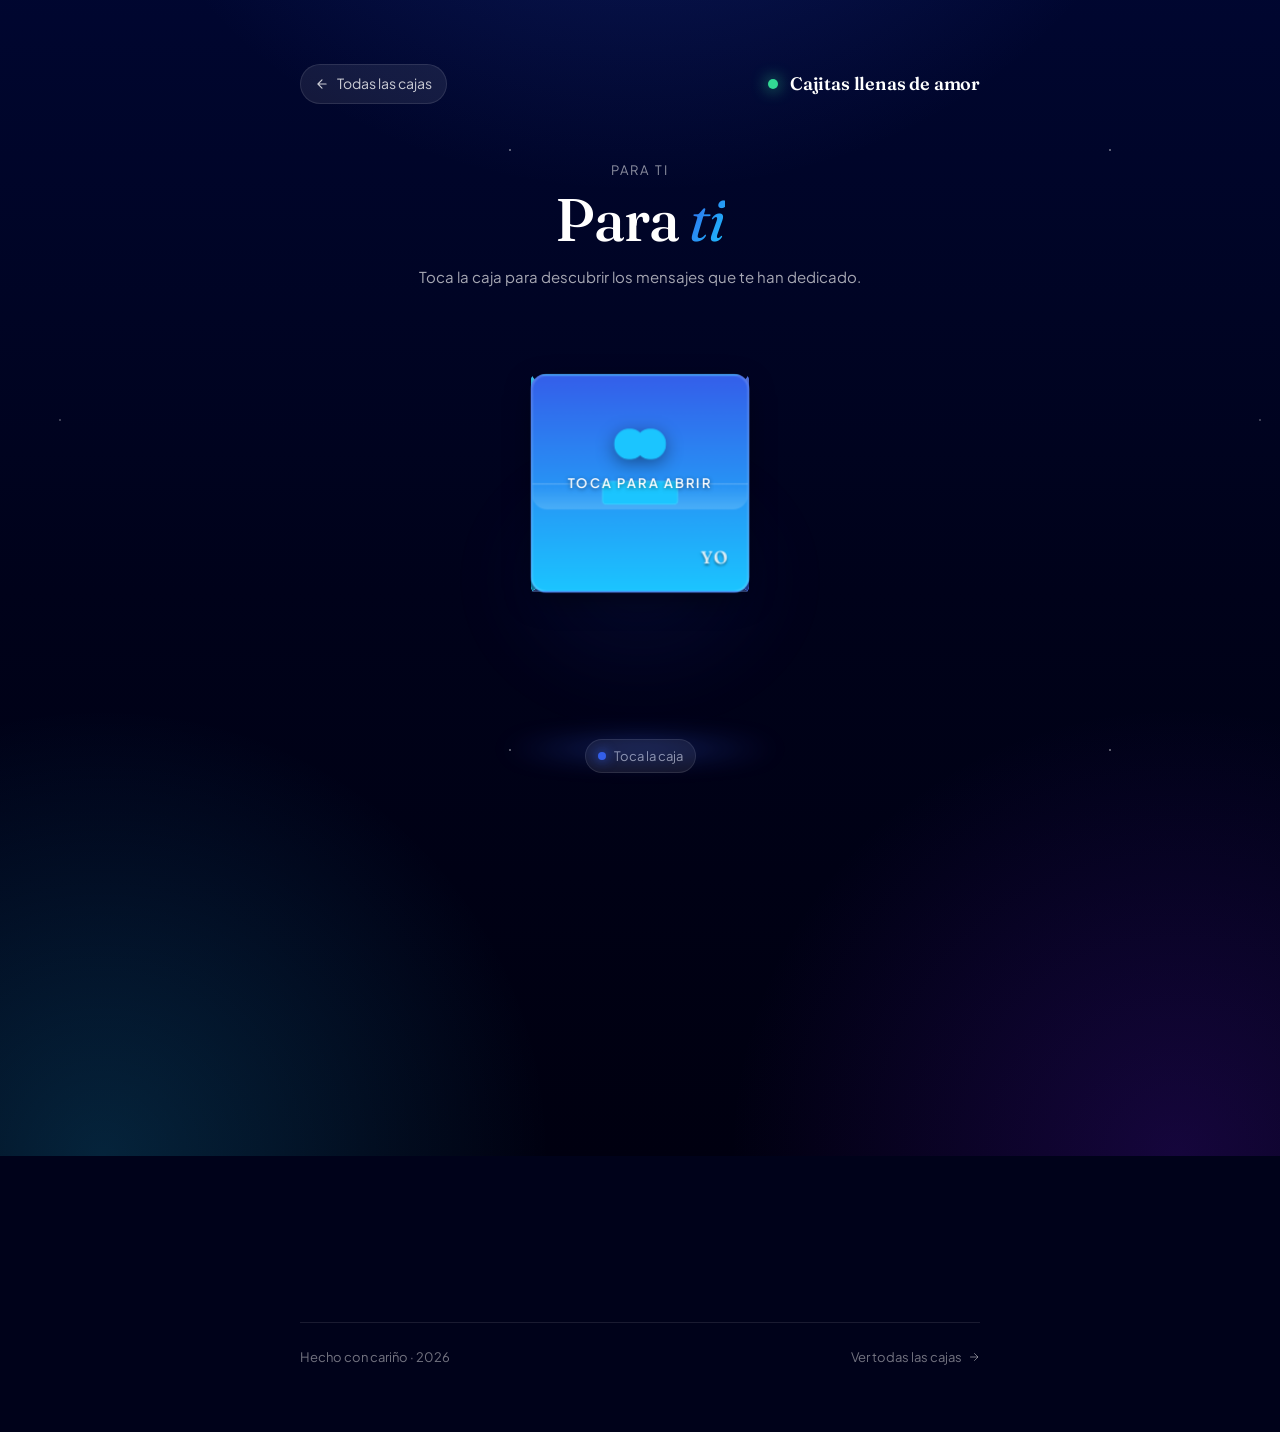
==== _template.html @ 80cb7e1c "feat: primera versión de cajitas-llenas-de-amor - Landing con rejilla de las 8 personas del equipo -" ====
<!doctype html>
<html lang="es">
<head>
  <meta charset="utf-8" />
  <meta name="viewport" content="width=device-width, initial-scale=1, viewport-fit=cover" />
  <meta name="theme-color" content="#000839" />
  <title>Para ti · Cajitas llenas de amor</title>
  <meta name="description" content="Tu caja de mensajes del equipo. Toca la caja para descubrir los cariños que te han dedicado." />

  <!-- Open Graph -->
  <meta property="og:title" content="Tu caja de mensajes · Cajitas llenas de amor" />
  <meta property="og:description" content="Toca la caja y descubre los mensajes que tus compañeros tienen para ti." />
  <meta property="og:type" content="website" />

  <!-- Tipografías -->
  <link rel="preconnect" href="https://fonts.googleapis.com" />
  <link rel="preconnect" href="https://fonts.gstatic.com" crossorigin />
  <link
    rel="stylesheet"
    href="https://fonts.googleapis.com/css2?family=Fraunces:ital,opsz,wght@0,9..144,400;0,9..144,500;0,9..144,600;1,9..144,400&family=Plus+Jakarta+Sans:wght@400;500;600;700&display=swap"
  />

  <link rel="stylesheet" href="./assets/styles.css" />
  <link rel="stylesheet" href="./assets/box.css" />
</head>
<body>
  <main class="scene" data-persona="__SLUG__">
    <div class="shell shell--narrow">
      <header class="header">
        <a class="back" href="./index.html" aria-label="Volver a todas las cajas">
          <svg viewBox="0 0 24 24" fill="none" stroke="currentColor" stroke-width="2" stroke-linecap="round" stroke-linejoin="round" aria-hidden="true">
            <path d="M19 12H5M12 19l-7-7 7-7"/>
          </svg>
          <span>Todas las cajas</span>
        </a>
        <a class="brand" href="./index.html" aria-label="Inicio">
          <span class="brand__dot" aria-hidden="true"></span>
          <span>Cajitas llenas de amor</span>
        </a>
      </header>

      <section class="hero-person">
        <p class="hero-person__greeting" data-persona-greeting>Para ti</p>
        <h1 data-persona-name>Para <em>ti</em></h1>
        <p class="hero-person__sub" data-persona-sub>Toca la caja para descubrir los mensajes que te han dedicado.</p>
      </section>

      <section class="box-stage" aria-label="Caja con mensajes">
        <div class="box" role="button" tabindex="0" aria-label="Toca para abrir la caja">
          <div class="face face--front"></div>
          <div class="face face--back"></div>
          <div class="face face--right"></div>
          <div class="face face--left"></div>
          <div class="face face--bottom"></div>

          <div class="lid">
            <div class="lid__top">
              <span class="lid__bow" aria-hidden="true"></span>
              <span class="lid__initials" data-persona-initials>YO</span>
            </div>
          </div>

          <div class="box-cta">Toca para abrir</div>
        </div>

        <div class="hint" role="status" aria-live="polite">
          <span class="hint__pulse" aria-hidden="true"></span>
          <span>Toca la caja</span>
        </div>
      </section>

      <section class="messages" data-persona-messages hidden-until-open>
        <h2 class="messages__title" data-persona-messages-title hidden>
          <svg viewBox="0 0 24 24" fill="none" stroke="currentColor" stroke-width="2" stroke-linecap="round" stroke-linejoin="round" aria-hidden="true">
            <path d="M21 15a2 2 0 0 1-2 2H7l-4 4V5a2 2 0 0 1 2-2h14a2 2 0 0 1 2 2z"/>
          </svg>
          Mensajes para ti
          <span class="messages__count" data-persona-messages-count></span>
        </h2>
      </section>

      <section class="empty" data-persona-empty hidden-until-open>
        <span class="empty__icon" aria-hidden="true">💌</span>
        <h2>Tu caja se está llenando de cariño</h2>
        <p>Pronto encontrarás aquí los mensajes que el equipo tiene para ti. Vuelve cuando recibas la notificación ✨</p>
      </section>

      <footer class="footer">
        <span>Hecho con cariño · 2026</span>
        <a class="footer__link" href="./index.html">
          Ver todas las cajas
          <svg width="12" height="12" viewBox="0 0 24 24" fill="none" stroke="currentColor" stroke-width="2" stroke-linecap="round" stroke-linejoin="round" aria-hidden="true">
            <path d="M5 12h14M13 5l7 7-7 7"/>
          </svg>
        </a>
      </footer>
    </div>
  </main>

  <script src="./assets/data.js"></script>
  <script src="./assets/app.js"></script>
  <script src="./assets/confetti.js"></script>
  <script src="./assets/box.js"></script>
</body>
</html>
---- assets/styles.css ----
/* =========================================================================
   Cajitas llenas de amor — styles.css
   Hoja de estilos principal: layout, tipografía, tokens, fondo, componentes.
   ========================================================================= */

/* ---------- Tokens ------------------------------------------------------ */
:root {
  /* Paleta */
  --c-mint: #32d894;
  --c-cyan: #1bc5ff;
  --c-blue: #345fea;
  --c-purple: #611ad8;
  --c-night: #000839;
  --c-abyss: #00021a;
  --c-fog: rgba(255, 255, 255, 0.08);
  --c-fog-2: rgba(255, 255, 255, 0.14);
  --c-line: rgba(255, 255, 255, 0.10);

  /* Tipografía */
  --f-display: "Fraunces", "Plus Jakarta Sans", -apple-system, BlinkMacSystemFont, "Segoe UI", serif;
  --f-sans: "Plus Jakarta Sans", -apple-system, BlinkMacSystemFont, "Segoe UI", Roboto, sans-serif;

  /* Curvas (Emil: custom easings, nunca built-ins) */
  --ease-out: cubic-bezier(0.23, 1, 0.32, 1);
  --ease-in-out: cubic-bezier(0.77, 0, 0.175, 1);
  --ease-spring: cubic-bezier(0.34, 1.56, 0.64, 1);

  /* Tiempos */
  --t-fast: 140ms;
  --t-base: 220ms;
  --t-slow: 420ms;

  /* Color dinámico (se sobreescribe por persona) */
  --p-color: var(--c-blue);
  --p-soft: var(--c-cyan);
}

/* ---------- Reset mínimo ------------------------------------------------- */
*,
*::before,
*::after { box-sizing: border-box; }

html, body { margin: 0; padding: 0; }

html { color-scheme: dark; }

body {
  min-height: 100vh;
  font-family: var(--f-sans);
  font-size: 16px;
  line-height: 1.55;
  color: #e8ecff;
  background: var(--c-abyss);
  -webkit-font-smoothing: antialiased;
  -moz-osx-font-smoothing: grayscale;
  overflow-x: hidden;
}

img, svg { display: block; max-width: 100%; }

button {
  font: inherit;
  color: inherit;
  background: none;
  border: 0;
  padding: 0;
  cursor: pointer;
}

a { color: inherit; text-decoration: none; }

/* ---------- Fondo (estrellas + halo) ------------------------------------- */
.scene {
  position: relative;
  min-height: 100vh;
  isolation: isolate;
  overflow: hidden;
}

.scene::before {
  /* halo radial desde el centro */
  content: "";
  position: fixed;
  inset: -20vmax;
  z-index: -2;
  background:
    radial-gradient(60vmax 50vmax at 50% 0%, rgba(52, 95, 234, 0.25), transparent 70%),
    radial-gradient(50vmax 50vmax at 80% 100%, rgba(97, 26, 216, 0.22), transparent 70%),
    radial-gradient(50vmax 50vmax at 20% 100%, rgba(27, 197, 255, 0.18), transparent 70%),
    linear-gradient(180deg, #000839 0%, #00021a 60%, #000010 100%);
}

.scene::after {
  /* estrellas muy sutiles (ruido) */
  content: "";
  position: fixed;
  inset: 0;
  z-index: -1;
  background-image:
    radial-gradient(1px 1px at 20% 30%, rgba(255,255,255,0.5) 50%, transparent 51%),
    radial-gradient(1px 1px at 70% 60%, rgba(255,255,255,0.4) 50%, transparent 51%),
    radial-gradient(1px 1px at 40% 80%, rgba(255,255,255,0.5) 50%, transparent 51%),
    radial-gradient(1.5px 1.5px at 85% 25%, rgba(255,255,255,0.6) 50%, transparent 51%),
    radial-gradient(1.5px 1.5px at 10% 70%, rgba(255,255,255,0.4) 50%, transparent 51%),
    radial-gradient(1px 1px at 55% 15%, rgba(255,255,255,0.3) 50%, transparent 51%);
  background-size: 600px 600px;
  opacity: 0.6;
  pointer-events: none;
}

/* ---------- Layout shell ------------------------------------------------- */
.shell {
  max-width: 1180px;
  margin: 0 auto;
  padding: clamp(28px, 5vw, 64px) clamp(20px, 4vw, 40px);
}

.shell--narrow { max-width: 760px; }

.header {
  display: flex;
  align-items: center;
  justify-content: space-between;
  gap: 16px;
  margin-bottom: clamp(32px, 6vw, 56px);
}

.brand {
  display: inline-flex;
  align-items: center;
  gap: 12px;
  font-family: var(--f-display);
  font-size: 18px;
  font-weight: 600;
  letter-spacing: -0.01em;
  color: #fff;
}

.brand__dot {
  width: 10px;
  height: 10px;
  border-radius: 50%;
  background: var(--c-mint);
  box-shadow: 0 0 16px var(--c-mint);
}

.header__nav {
  display: inline-flex;
  align-items: center;
  gap: 8px;
  padding: 8px 12px;
  border-radius: 999px;
  background: var(--c-fog);
  border: 1px solid var(--c-line);
  color: rgba(255,255,255,0.75);
  font-size: 14px;
  transition: background var(--t-base) var(--ease-out), color var(--t-base) var(--ease-out);
}

.header__nav:hover { background: var(--c-fog-2); color: #fff; }
.header__nav:active { transform: scale(0.97); }

.header__nav svg { width: 14px; height: 14px; }

/* ---------- Hero / landing heading --------------------------------------- */
.hero {
  text-align: center;
  margin-bottom: clamp(40px, 6vw, 64px);
}

.hero__eyebrow {
  display: inline-flex;
  align-items: center;
  gap: 8px;
  padding: 6px 14px;
  border-radius: 999px;
  font-size: 12px;
  font-weight: 500;
  letter-spacing: 0.12em;
  text-transform: uppercase;
  color: rgba(255,255,255,0.7);
  background: var(--c-fog);
  border: 1px solid var(--c-line);
  margin-bottom: 22px;
}

.hero__eyebrow::before {
  content: "";
  width: 6px;
  height: 6px;
  border-radius: 50%;
  background: var(--c-mint);
  box-shadow: 0 0 10px var(--c-mint);
}

.hero h1 {
  font-family: var(--f-display);
  font-size: clamp(40px, 7vw, 72px);
  line-height: 1.04;
  letter-spacing: -0.02em;
  margin: 0 0 18px;
  color: #fff;
  font-weight: 500;
}

.hero h1 em {
  font-style: italic;
  font-weight: 400;
  background: linear-gradient(120deg, var(--c-mint), var(--c-cyan) 50%, var(--c-blue));
  -webkit-background-clip: text;
  background-clip: text;
  color: transparent;
}

.hero p {
  font-size: clamp(16px, 1.6vw, 18px);
  color: rgba(232, 236, 255, 0.7);
  max-width: 560px;
  margin: 0 auto;
}

/* ---------- Grid de personas (landing) ----------------------------------- */
.grid {
  display: grid;
  grid-template-columns: repeat(auto-fill, minmax(240px, 1fr));
  gap: 18px;
}

/* Card de persona en la landing (clickable) */
.person {
  position: relative;
  display: flex;
  flex-direction: column;
  padding: 24px 22px 22px;
  border-radius: 22px;
  background: linear-gradient(160deg, rgba(255,255,255,0.05) 0%, rgba(255,255,255,0.02) 100%);
  border: 1px solid var(--c-line);
  overflow: hidden;
  isolation: isolate;
  transition:
    transform var(--t-base) var(--ease-out),
    border-color var(--t-base) var(--ease-out),
    background var(--t-base) var(--ease-out);
  text-align: left;
  width: 100%;
}

.person::before {
  /* halo del color de la persona */
  content: "";
  position: absolute;
  inset: -1px;
  border-radius: inherit;
  background: radial-gradient(120% 80% at 50% 0%, var(--p-color) 0%, transparent 60%);
  opacity: 0.16;
  z-index: -1;
  transition: opacity var(--t-base) var(--ease-out);
}

.person:hover {
  transform: translateY(-2px);
  border-color: rgba(255,255,255,0.18);
  background: linear-gradient(160deg, rgba(255,255,255,0.07) 0%, rgba(255,255,255,0.025) 100%);
}

.person:hover::before { opacity: 0.32; }

.person:active { transform: translateY(0) scale(0.985); }

.person__bubble {
  position: relative;
  width: 56px;
  height: 56px;
  border-radius: 50%;
  display: grid;
  place-items: center;
  font-family: var(--f-display);
  font-weight: 600;
  font-size: 18px;
  color: #fff;
  background:
    radial-gradient(60% 60% at 30% 30%, rgba(255,255,255,0.4), transparent 60%),
    var(--p-color);
  box-shadow:
    0 0 0 1px rgba(255,255,255,0.1) inset,
    0 8px 30px -10px var(--p-color);
  margin-bottom: 16px;
}

.person__bubble::after {
  /* mini caja de regalo animada en la bubble */
  content: "";
  position: absolute;
  inset: -3px;
  border-radius: inherit;
  border: 1px dashed rgba(255,255,255,0.18);
  opacity: 0;
  transition: opacity var(--t-base) var(--ease-out);
}

.person:hover .person__bubble::after { opacity: 1; }

.person__name {
  font-family: var(--f-display);
  font-size: 20px;
  font-weight: 500;
  color: #fff;
  margin: 0 0 4px;
  letter-spacing: -0.01em;
}

.person__alias {
  font-size: 13px;
  color: rgba(255,255,255,0.55);
  margin-bottom: 16px;
}

.person__cta {
  display: inline-flex;
  align-items: center;
  gap: 6px;
  font-size: 13px;
  color: rgba(255,255,255,0.7);
  margin-top: auto;
  transition: color var(--t-base) var(--ease-out), transform var(--t-base) var(--ease-out);
}

.person__cta svg { width: 14px; height: 14px; transition: transform var(--t-base) var(--ease-out); }

.person:hover .person__cta { color: #fff; }
.person:hover .person__cta svg { transform: translateX(2px); }

.person__count {
  position: absolute;
  top: 18px;
  right: 18px;
  display: inline-flex;
  align-items: center;
  gap: 4px;
  padding: 4px 10px;
  border-radius: 999px;
  background: rgba(0,0,0,0.35);
  border: 1px solid var(--c-line);
  font-size: 11px;
  font-weight: 500;
  letter-spacing: 0.04em;
  color: rgba(255,255,255,0.75);
  text-transform: uppercase;
}

.person__count strong { color: #fff; font-weight: 600; }

/* ---------- Página individual -------------------------------------------- */
.back {
  display: inline-flex;
  align-items: center;
  gap: 8px;
  padding: 8px 14px;
  border-radius: 999px;
  background: var(--c-fog);
  border: 1px solid var(--c-line);
  color: rgba(255,255,255,0.78);
  font-size: 14px;
  transition: background var(--t-base) var(--ease-out), color var(--t-base) var(--ease-out), transform var(--t-fast) var(--ease-out);
}

.back:hover { background: var(--c-fog-2); color: #fff; }
.back:active { transform: scale(0.97); }

.back svg { width: 14px; height: 14px; }

.hero-person {
  text-align: center;
  margin: clamp(24px, 4vw, 40px) 0 clamp(20px, 3vw, 32px);
}

.hero-person__greeting {
  font-size: 13px;
  letter-spacing: 0.16em;
  text-transform: uppercase;
  color: rgba(255,255,255,0.55);
  margin: 0 0 8px;
}

.hero-person h1 {
  font-family: var(--f-display);
  font-size: clamp(36px, 6vw, 60px);
  line-height: 1.05;
  letter-spacing: -0.02em;
  margin: 0;
  font-weight: 500;
  color: #fff;
}

.hero-person h1 em {
  font-style: italic;
  font-weight: 400;
  background: linear-gradient(120deg, var(--p-color), var(--p-soft));
  -webkit-background-clip: text;
  background-clip: text;
  color: transparent;
}

.hero-person__sub {
  margin: 14px auto 0;
  max-width: 480px;
  font-size: 15px;
  color: rgba(255,255,255,0.65);
}

/* Hint para que el usuario sepa que debe hacer clic */
.hint {
  display: inline-flex;
  align-items: center;
  gap: 8px;
  margin-top: 18px;
  font-size: 13px;
  color: rgba(255,255,255,0.6);
  padding: 6px 12px;
  border-radius: 999px;
  background: var(--c-fog);
  border: 1px solid var(--c-line);
  transition: opacity var(--t-base) var(--ease-out);
}

.hint.is-hidden { opacity: 0; pointer-events: none; }

.hint__pulse {
  width: 8px;
  height: 8px;
  border-radius: 50%;
  background: var(--p-color);
  box-shadow: 0 0 12px var(--p-color);
  animation: pulse 1.6s var(--ease-in-out) infinite;
}

@keyframes pulse {
  0%, 100% { transform: scale(1); opacity: 1; }
  50% { transform: scale(1.4); opacity: 0.5; }
}

/* ---------- Lista de mensajes -------------------------------------------- */
.messages {
  margin-top: clamp(40px, 6vw, 64px);
  display: grid;
  grid-template-columns: repeat(auto-fill, minmax(280px, 1fr));
  gap: 16px;
  opacity: 0;
  transform: translateY(12px);
  transition: opacity var(--t-slow) var(--ease-out), transform var(--t-slow) var(--ease-out);
}

.messages.is-visible {
  opacity: 1;
  transform: translateY(0);
}

.messages__title {
  grid-column: 1 / -1;
  display: flex;
  align-items: center;
  gap: 12px;
  font-family: var(--f-display);
  font-weight: 500;
  font-size: 18px;
  color: #fff;
  margin: 0 0 4px;
}

.messages__title svg { width: 18px; height: 18px; color: var(--p-color); }

.messages__count {
  margin-left: auto;
  font-family: var(--f-sans);
  font-size: 13px;
  font-weight: 400;
  color: rgba(255,255,255,0.55);
  letter-spacing: 0;
}

.message {
  position: relative;
  padding: 22px 22px 20px;
  border-radius: 18px;
  background: linear-gradient(160deg, rgba(255,255,255,0.05) 0%, rgba(255,255,255,0.02) 100%);
  border: 1px solid var(--c-line);
  transition: transform var(--t-base) var(--ease-out), border-color var(--t-base) var(--ease-out);
  /* estado de entrada */
  opacity: 0;
  transform: translateY(16px) scale(0.96);
}

.messages.is-visible .message {
  opacity: 1;
  transform: translateY(0) scale(1);
  transition: opacity 500ms var(--ease-out), transform 500ms var(--ease-out);
}

.message::before {
  content: "";
  position: absolute;
  inset: 0;
  border-radius: inherit;
  background: linear-gradient(160deg, var(--p-color) 0%, transparent 60%);
  opacity: 0.05;
  pointer-events: none;
}

.message:hover {
  transform: translateY(-2px);
  border-color: rgba(255,255,255,0.2);
}

.message__from {
  display: inline-flex;
  align-items: center;
  gap: 10px;
  margin-bottom: 12px;
  font-size: 13px;
  font-weight: 600;
  letter-spacing: 0.04em;
  text-transform: uppercase;
  color: #fff;
}

.message__from-bubble {
  width: 26px;
  height: 26px;
  border-radius: 50%;
  display: grid;
  place-items: center;
  font-size: 11px;
  font-weight: 700;
  color: #fff;
  background: var(--p-color);
  box-shadow: 0 0 0 1px rgba(255,255,255,0.1) inset, 0 4px 14px -4px var(--p-color);
}

.message__from-bubble--cyan   { background: var(--c-cyan);   box-shadow: 0 0 0 1px rgba(255,255,255,0.1) inset, 0 4px 14px -4px var(--c-cyan); }
.message__from-bubble--mint   { background: var(--c-mint);   box-shadow: 0 0 0 1px rgba(255,255,255,0.1) inset, 0 4px 14px -4px var(--c-mint); }
.message__from-bubble--blue   { background: var(--c-blue);   box-shadow: 0 0 0 1px rgba(255,255,255,0.1) inset, 0 4px 14px -4px var(--c-blue); }
.message__from-bubble--purple { background: var(--c-purple); box-shadow: 0 0 0 1px rgba(255,255,255,0.1) inset, 0 4px 14px -4px var(--c-purple); }

.message__body {
  font-size: 15.5px;
  line-height: 1.6;
  color: rgba(255,255,255,0.86);
  font-family: var(--f-display);
  font-weight: 300;
  font-style: italic;
}

.message__body::before { content: "“"; opacity: 0.4; margin-right: 2px; }
.message__body::after  { content: "”"; opacity: 0.4; margin-left: 2px; }

/* ---------- Empty state (caja sin mensajes) ----------------------------- */
.empty {
  margin: 48px auto 0;
  max-width: 480px;
  padding: 40px 32px;
  text-align: center;
  border-radius: 22px;
  background: linear-gradient(160deg, rgba(255,255,255,0.05) 0%, rgba(255,255,255,0.02) 100%);
  border: 1px dashed rgba(255,255,255,0.18);
  opacity: 0;
  transform: translateY(12px);
  transition: opacity var(--t-slow) var(--ease-out), transform var(--t-slow) var(--ease-out);
}

.empty.is-visible { opacity: 1; transform: translateY(0); }

.empty__icon {
  font-size: 36px;
  margin-bottom: 12px;
  display: block;
}

.empty h2 {
  font-family: var(--f-display);
  font-size: 22px;
  font-weight: 500;
  color: #fff;
  margin: 0 0 8px;
}

.empty p {
  color: rgba(255,255,255,0.65);
  margin: 0;
  font-size: 15px;
}

/* ---------- Footer ------------------------------------------------------- */
.footer {
  margin-top: clamp(60px, 8vw, 100px);
  padding-top: 24px;
  border-top: 1px solid var(--c-line);
  display: flex;
  align-items: center;
  justify-content: space-between;
  gap: 16px;
  font-size: 13px;
  color: rgba(255,255,255,0.45);
}

.footer__link {
  display: inline-flex;
  align-items: center;
  gap: 6px;
  transition: color var(--t-base) var(--ease-out);
}

.footer__link:hover { color: #fff; }

/* ---------- Reduced motion ---------------------------------------------- */
@media (prefers-reduced-motion: reduce) {
  *,
  *::before,
  *::after {
    animation-duration: 0.01ms !important;
    animation-iteration-count: 1 !important;
    transition-duration: 0.01ms !important;
  }
  .hint__pulse { animation: none; }
}

/* ---------- Mobile tweaks ------------------------------------------------ */
@media (max-width: 540px) {
  .header { margin-bottom: 28px; }
  .header__nav span { display: none; }
}
---- assets/box.css ----
/* =========================================================================
   Cajitas llenas de amor — box.css
   Caja 3D hecha con CSS transforms (sin Three.js). Animación de flotación
   y apertura con confeti.
   ========================================================================= */

.box-stage {
  position: relative;
  display: grid;
  place-items: center;
  width: 100%;
  height: clamp(320px, 60vh, 520px);
  perspective: 1200px;
  perspective-origin: 50% 40%;
  user-select: none;
  -webkit-tap-highlight-color: transparent;
}

/* Anillo brillante bajo la caja */
.box-stage::before {
  content: "";
  position: absolute;
  bottom: 14%;
  left: 50%;
  width: 60%;
  height: 36px;
  border-radius: 50%;
  background: radial-gradient(closest-side, var(--p-color), transparent 70%);
  opacity: 0.55;
  filter: blur(12px);
  transform: translateX(-50%);
  z-index: 0;
  pointer-events: none;
}

/* Aura suave alrededor de la caja */
.box-stage::after {
  content: "";
  position: absolute;
  inset: 0;
  background: radial-gradient(40% 40% at 50% 50%, var(--p-color), transparent 60%);
  opacity: 0.10;
  filter: blur(40px);
  z-index: 0;
  pointer-events: none;
  transition: opacity var(--t-slow) var(--ease-out);
}

.box-stage.is-open::after { opacity: 0.22; }

/* ---------- El cubo ----------------------------------------------------- */
.box {
  position: relative;
  width: 200px;
  height: 200px;
  transform-style: preserve-3d;
  transform:
    rotateX(calc(var(--rx, 0) * 1deg))
    rotateY(calc(var(--ry, 0) * 1deg));
  transition: transform 400ms var(--ease-out);
  will-change: transform;
  cursor: pointer;
  animation: float 4.5s var(--ease-in-out) infinite;
  z-index: 1;
}

.box:active { transform: scale(0.97); }

@keyframes float {
  0%, 100% { translate: 0 0; }
  50%      { translate: 0 -14px; }
}

/* Cara base (compartida por las 6) */
.face {
  position: absolute;
  inset: 0;
  border-radius: 14px;
  border: 1px solid rgba(255,255,255,0.12);
  background: var(--p-color);
  box-shadow:
    inset 0 0 0 1px rgba(255,255,255,0.06),
    inset 0 0 24px rgba(0,0,0,0.25);
}

/* Decoración interna de cada cara (líneas + brillo) */
.face::before {
  content: "";
  position: absolute;
  inset: 8px;
  border-radius: 10px;
  border: 1px dashed rgba(255,255,255,0.18);
  background:
    linear-gradient(135deg, rgba(255,255,255,0.10) 0%, transparent 40%),
    radial-gradient(60% 60% at 30% 30%, rgba(255,255,255,0.20), transparent 60%);
}

.face::after {
  content: "";
  position: absolute;
  inset: 0;
  border-radius: inherit;
  background: linear-gradient(180deg, rgba(255,255,255,0.18) 0%, transparent 30%, rgba(0,0,0,0.25) 100%);
  pointer-events: none;
}

/* Las 6 caras */
.face--front  { transform: translateZ(100px); background: var(--p-color); }
.face--back   { transform: rotateY(180deg) translateZ(100px); background: var(--p-soft); }
.face--right  { transform: rotateY( 90deg) translateZ(100px); background: var(--p-color); }
.face--left   { transform: rotateY(-90deg) translateZ(100px); background: var(--p-soft); }
.face--bottom { transform: rotateX(-90deg) translateZ(100px); background: color-mix(in oklab, var(--p-color) 60%, #000 40%); }

/* ---------- La tapa ----------------------------------------------------- */
.lid {
  position: absolute;
  inset: 0;
  transform-style: preserve-3d;
  transform-origin: 50% 0%;
  transform: translateZ(100px) rotateX(0deg);
  transition: transform 700ms var(--ease-spring);
  z-index: 2;
}

.lid__top {
  position: absolute;
  inset: 0;
  border-radius: 14px;
  background: linear-gradient(180deg, var(--p-color) 0%, var(--p-soft) 100%);
  border: 1px solid rgba(255,255,255,0.18);
  box-shadow:
    inset 0 0 0 1px rgba(255,255,255,0.10),
    0 8px 30px -8px rgba(0,0,0,0.6);
}

/* Lazo encima de la tapa */
.lid__top::before {
  content: "";
  position: absolute;
  inset: 50% 0 0;
  height: 24px;
  background: linear-gradient(180deg, rgba(255,255,255,0.0), rgba(255,255,255,0.18));
  border-top: 1px solid rgba(255,255,255,0.22);
  border-radius: 0 0 14px 14px;
}

.lid__top::after {
  /* cruz del lazo */
  content: "";
  position: absolute;
  top: 50%;
  left: 50%;
  width: 70px;
  height: 22px;
  transform: translate(-50%, -10%);
  background:
    linear-gradient(var(--p-soft), var(--p-soft)) center / 22px 100% no-repeat,
    linear-gradient(var(--p-soft), var(--p-soft)) center / 100% 22px no-repeat;
  border-radius: 4px;
  box-shadow: 0 0 0 1px rgba(255,255,255,0.18) inset;
}

/* Moño del lazo */
.lid__bow {
  position: absolute;
  top: 32%;
  left: 50%;
  transform: translate(-50%, -50%);
  width: 48px;
  height: 28px;
  background:
    radial-gradient(circle at 30% 50%, var(--p-soft) 0 38%, transparent 40%),
    radial-gradient(circle at 70% 50%, var(--p-soft) 0 38%, transparent 40%),
    radial-gradient(circle at 50% 50%, var(--p-color) 0 28%, transparent 30%);
  filter: drop-shadow(0 4px 8px rgba(0,0,0,0.4));
}

/* Iniciales sobre la tapa */
.lid__initials {
  position: absolute;
  bottom: 18px;
  right: 18px;
  font-family: var(--f-display);
  font-size: 16px;
  font-weight: 600;
  color: rgba(255,255,255,0.85);
  letter-spacing: 0.06em;
  text-shadow: 0 1px 2px rgba(0,0,0,0.4);
}

/* Apertura: la tapa se inclina hacia atrás */
.box.is-open .lid {
  transform: translateZ(100px) rotateX(-120deg);
}

/* Apertura: la caja deja de flotar para que se note la apertura */
.box.is-open {
  animation: openGlow 1.2s var(--ease-in-out) forwards;
}

@keyframes openGlow {
  0%   { translate: 0 0; }
  40%  { translate: 0 -6px; }
  100% { translate: 0 -2px; }
}

/* Ligero “shake” al abrir */
.box.is-open .lid__top {
  animation: lidShake 1.2s var(--ease-in-out);
}

@keyframes lidShake {
  0%   { transform: rotate(0); }
  20%  { transform: rotate(-2deg); }
  40%  { transform: rotate(2deg); }
  60%  { transform: rotate(-1deg); }
  100% { transform: rotate(0); }
}

/* ---------- Etiqueta "Haz clic" ----------------------------------------- */
.box-cta {
  position: absolute;
  inset: 0;
  display: grid;
  place-items: center;
  border-radius: 14px;
  font-size: 12px;
  font-weight: 600;
  letter-spacing: 0.16em;
  text-transform: uppercase;
  color: #fff;
  text-shadow: 0 1px 4px rgba(0,0,0,0.5);
  pointer-events: none;
  z-index: 3;
  transform: translateZ(101px);
  transition: opacity var(--t-base) var(--ease-out);
}

.box.is-open .box-cta { opacity: 0; }

/* ---------- Canvas para confeti ----------------------------------------- */
.confetti {
  position: fixed;
  inset: 0;
  pointer-events: none;
  z-index: 50;
}

/* ---------- Mobile tweaks ----------------------------------------------- */
@media (max-width: 540px) {
  .box { width: 170px; height: 170px; }
  .face--front  { transform: translateZ(85px); }
  .face--back   { transform: rotateY(180deg) translateZ(85px); }
  .face--right  { transform: rotateY( 90deg) translateZ(85px); }
  .face--left   { transform: rotateY(-90deg) translateZ(85px); }
  .face--bottom { transform: rotateX(-90deg) translateZ(85px); }
  .lid { transform: translateZ(85px) rotateX(0deg); }
  .box.is-open .lid { transform: translateZ(85px) rotateX(-120deg); }
  .box-cta { transform: translateZ(86px); }
}
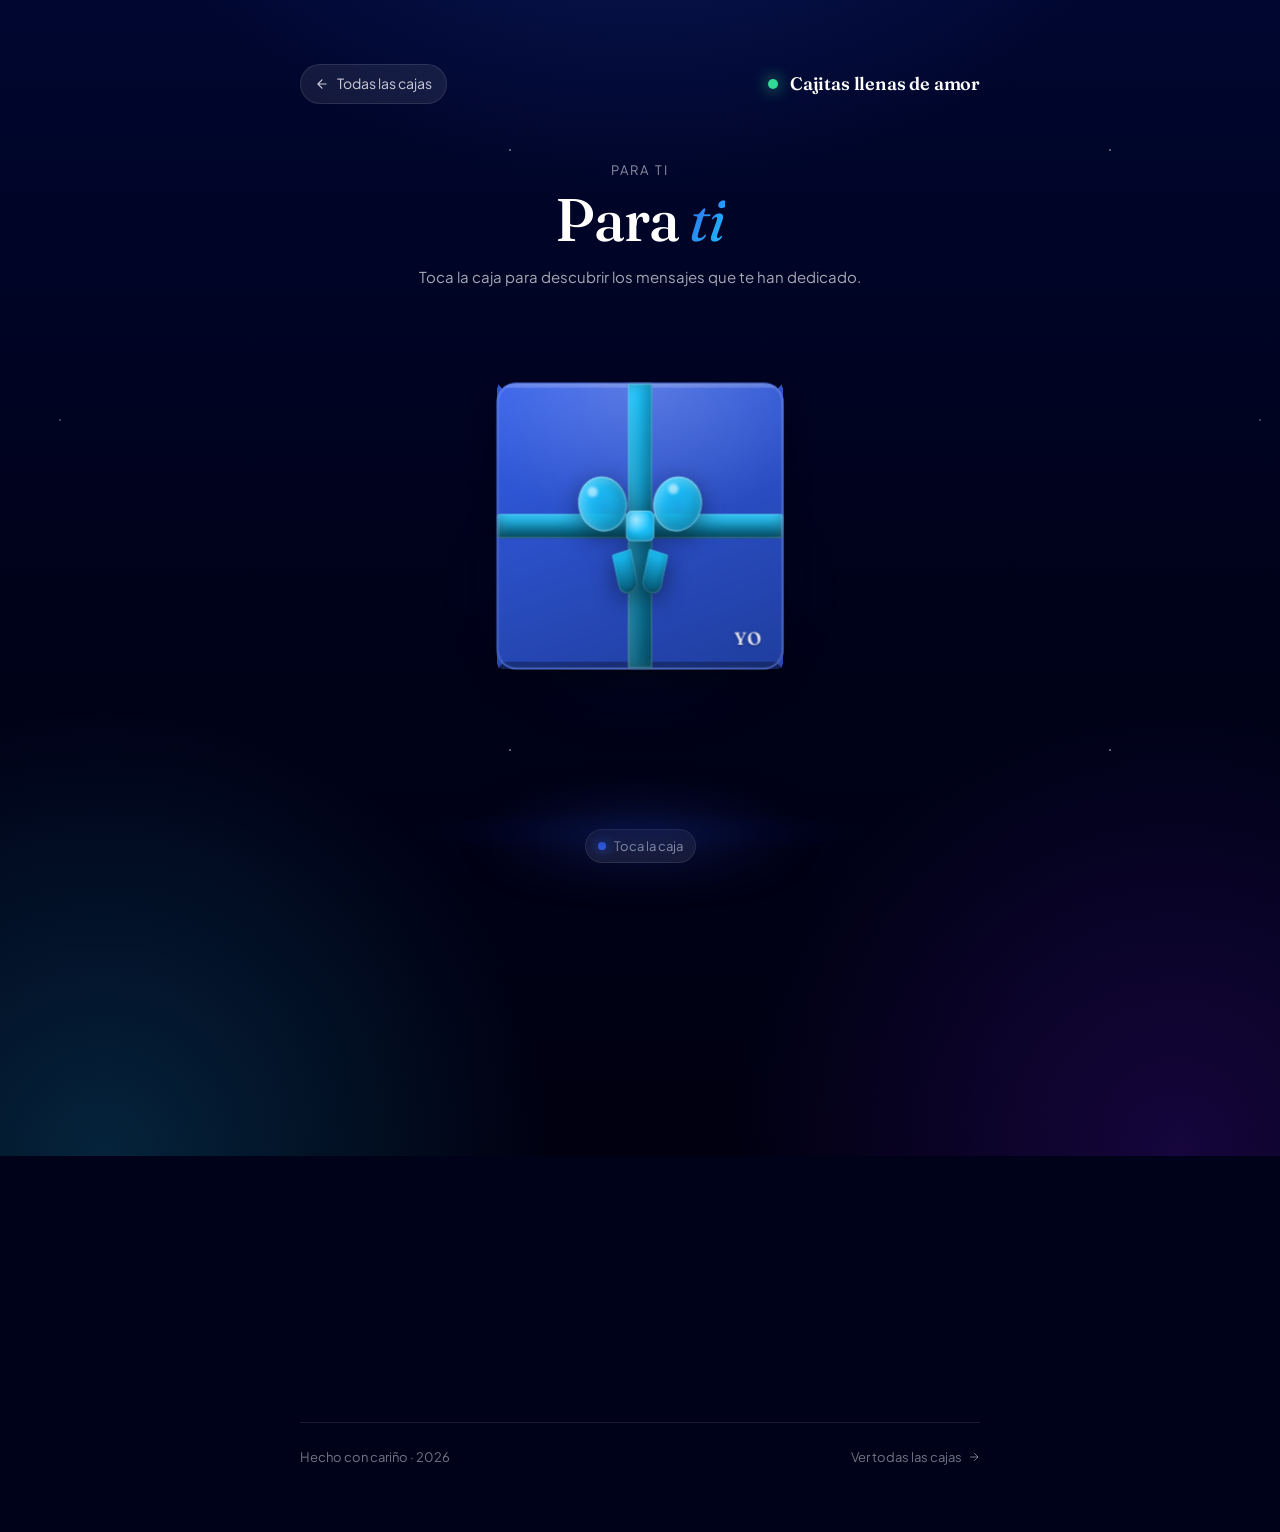
==== commit 120291c4: "feat: caja más 3D con listón y moño real - Caja más grande (260px) con perspective de 1400px - Listó" ====
--- a/_template.html
+++ b/_template.html
@@ -46,6 +46,8 @@
       </section>
 
       <section class="box-stage" aria-label="Caja con mensajes">
+        <span class="glow" aria-hidden="true"></span>
+
         <div class="box" role="button" tabindex="0" aria-label="Toca para abrir la caja">
           <div class="face face--front"></div>
           <div class="face face--back"></div>
@@ -55,12 +57,21 @@
 
           <div class="lid">
             <div class="lid__top">
-              <span class="lid__bow" aria-hidden="true"></span>
+              <span class="lid__ribbon-v" aria-hidden="true"></span>
+
+              <span class="bow" aria-hidden="true">
+                <span class="bow__loop bow__loop--left"></span>
+                <span class="bow__loop bow__loop--right"></span>
+                <span class="bow__knot"></span>
+                <span class="bow__tail bow__tail--left"></span>
+                <span class="bow__tail bow__tail--right"></span>
+              </span>
+
               <span class="lid__initials" data-persona-initials>YO</span>
             </div>
           </div>
 
-          <div class="box-cta">Toca para abrir</div>
+          <span class="box-cta">Toca para abrir</span>
         </div>
 
         <div class="hint" role="status" aria-live="polite">
@@ -69,7 +80,7 @@
         </div>
       </section>
 
-      <section class="messages" data-persona-messages hidden-until-open>
+      <section class="messages" data-persona-messages>
         <h2 class="messages__title" data-persona-messages-title hidden>
           <svg viewBox="0 0 24 24" fill="none" stroke="currentColor" stroke-width="2" stroke-linecap="round" stroke-linejoin="round" aria-hidden="true">
             <path d="M21 15a2 2 0 0 1-2 2H7l-4 4V5a2 2 0 0 1 2-2h14a2 2 0 0 1 2 2z"/>
@@ -79,7 +90,7 @@
         </h2>
       </section>
 
-      <section class="empty" data-persona-empty hidden-until-open>
+      <section class="empty" data-persona-empty>
         <span class="empty__icon" aria-hidden="true">💌</span>
         <h2>Tu caja se está llenando de cariño</h2>
         <p>Pronto encontrarás aquí los mensajes que el equipo tiene para ti. Vuelve cuando recibas la notificación ✨</p>
--- a/assets/styles.css
+++ b/assets/styles.css
@@ -465,6 +465,14 @@
   font-size: 18px;
   color: #fff;
   margin: 0 0 4px;
+  opacity: 0;
+  transform: translateY(6px);
+  transition: opacity 500ms var(--ease-out) 120ms, transform 500ms var(--ease-out) 120ms;
+}
+
+.messages.is-visible .messages__title {
+  opacity: 1;
+  transform: translateY(0);
 }
 
 .messages__title svg { width: 18px; height: 18px; color: var(--p-color); }
@@ -485,15 +493,16 @@
   background: linear-gradient(160deg, rgba(255,255,255,0.05) 0%, rgba(255,255,255,0.02) 100%);
   border: 1px solid var(--c-line);
   transition: transform var(--t-base) var(--ease-out), border-color var(--t-base) var(--ease-out);
-  /* estado de entrada */
+  /* estado de entrada: cae y aparece con un pop */
   opacity: 0;
-  transform: translateY(16px) scale(0.96);
+  transform: translateY(24px) scale(0.85);
+  transition: opacity 600ms var(--ease-out), transform 600ms var(--ease-spring);
 }
 
 .messages.is-visible .message {
   opacity: 1;
   transform: translateY(0) scale(1);
-  transition: opacity 500ms var(--ease-out), transform 500ms var(--ease-out);
+  transition: opacity 600ms var(--ease-out), transform 600ms var(--ease-spring);
 }
 
 .message::before {
--- a/assets/box.css
+++ b/assets/box.css
@@ -1,244 +1,423 @@
 /* =========================================================================
    Cajitas llenas de amor — box.css
-   Caja 3D hecha con CSS transforms (sin Three.js). Animación de flotación
-   y apertura con confeti.
+   Caja 3D con CSS transforms: 6 caras, listón 3D cruzado y moño.
+   Sin dependencias externas.
    ========================================================================= */
 
+:root {
+  --box-size: 260px;            /* tamaño del cubo en desktop */
+  --box-half: calc(var(--box-size) / 2);
+  --box-pad: 22px;              /* alto / ancho de la cinta */
+  --box-radius: 18px;           /* radio de las esquinas */
+}
+
+/* ---------- Escenario / suelo 3D ---------------------------------------- */
 .box-stage {
   position: relative;
   display: grid;
   place-items: center;
   width: 100%;
-  height: clamp(320px, 60vh, 520px);
-  perspective: 1200px;
-  perspective-origin: 50% 40%;
+  height: clamp(420px, 70vh, 620px);
+  perspective: 1400px;
+  perspective-origin: 50% 35%;
   user-select: none;
   -webkit-tap-highlight-color: transparent;
 }
 
-/* Anillo brillante bajo la caja */
+/* Suelo con líneas de perspectiva que dan profundidad */
 .box-stage::before {
   content: "";
   position: absolute;
-  bottom: 14%;
-  left: 50%;
-  width: 60%;
-  height: 36px;
+  bottom: 8%;
+  left: 50%;
+  width: 70%;
+  max-width: 520px;
+  height: 80px;
+  transform: translateX(-50%) rotateX(70deg);
+  transform-origin: 50% 0%;
+  background:
+    linear-gradient(transparent 49%, rgba(255,255,255,0.06) 50%, transparent 51%) 0 0 / 100% 22px,
+    linear-gradient(90deg, transparent 49%, rgba(255,255,255,0.06) 50%, transparent 51%) 0 0 / 22px 100%,
+    radial-gradient(ellipse at center, rgba(0, 8, 57, 0.6), transparent 70%);
+  border-radius: 50%;
+  filter: blur(0.4px);
+  z-index: 0;
+  pointer-events: none;
+  opacity: 0.7;
+}
+
+/* Aura grande + sombra de contacto */
+.box-stage::after {
+  content: "";
+  position: absolute;
+  bottom: 12%;
+  left: 50%;
+  width: 70%;
+  max-width: 480px;
+  height: 56px;
   border-radius: 50%;
   background: radial-gradient(closest-side, var(--p-color), transparent 70%);
   opacity: 0.55;
-  filter: blur(12px);
+  filter: blur(28px);
   transform: translateX(-50%);
   z-index: 0;
   pointer-events: none;
-}
-
-/* Aura suave alrededor de la caja */
-.box-stage::after {
-  content: "";
-  position: absolute;
-  inset: 0;
-  background: radial-gradient(40% 40% at 50% 50%, var(--p-color), transparent 60%);
-  opacity: 0.10;
-  filter: blur(40px);
+  transition: opacity var(--t-slow) var(--ease-out), filter var(--t-slow) var(--ease-out);
+}
+
+.box-stage.is-open::after {
+  opacity: 0.9;
+  filter: blur(36px);
+}
+
+/* Halo superior suave */
+.box-stage > .glow {
+  position: absolute;
+  top: 18%;
+  left: 50%;
+  width: 70%;
+  max-width: 460px;
+  height: 320px;
+  border-radius: 50%;
+  background: radial-gradient(closest-side, var(--p-color), transparent 70%);
+  opacity: 0.16;
+  filter: blur(50px);
+  transform: translateX(-50%);
   z-index: 0;
   pointer-events: none;
   transition: opacity var(--t-slow) var(--ease-out);
 }
 
-.box-stage.is-open::after { opacity: 0.22; }
+.box-stage.is-open > .glow { opacity: 0.28; }
 
 /* ---------- El cubo ----------------------------------------------------- */
 .box {
   position: relative;
-  width: 200px;
-  height: 200px;
+  width: var(--box-size);
+  height: var(--box-size);
   transform-style: preserve-3d;
   transform:
     rotateX(calc(var(--rx, 0) * 1deg))
     rotateY(calc(var(--ry, 0) * 1deg));
-  transition: transform 400ms var(--ease-out);
+  transition: transform 600ms var(--ease-out);
   will-change: transform;
   cursor: pointer;
   animation: float 4.5s var(--ease-in-out) infinite;
   z-index: 1;
 }
 
-.box:active { transform: scale(0.97); }
+.box:active { transform: scale(0.985); }
 
 @keyframes float {
   0%, 100% { translate: 0 0; }
-  50%      { translate: 0 -14px; }
-}
-
-/* Cara base (compartida por las 6) */
+  50%      { translate: 0 -16px; }
+}
+
+/* ---------- Caras (6 lados) --------------------------------------------- */
 .face {
   position: absolute;
   inset: 0;
-  border-radius: 14px;
-  border: 1px solid rgba(255,255,255,0.12);
+  border-radius: var(--box-radius);
   background: var(--p-color);
   box-shadow:
-    inset 0 0 0 1px rgba(255,255,255,0.06),
-    inset 0 0 24px rgba(0,0,0,0.25);
-}
-
-/* Decoración interna de cada cara (líneas + brillo) */
+    inset 0 0 0 1px rgba(255,255,255,0.08),
+    inset 0 0 36px rgba(0,0,0,0.22);
+  /* La cinta se pinta con ::before (vertical) y ::after (horizontal).
+     El color de la cinta se basa en el acento suave. */
+}
+
+.face::before,
+.face::after {
+  content: "";
+  position: absolute;
+  background: linear-gradient(180deg, var(--p-soft), color-mix(in oklab, var(--p-soft) 65%, #000 35%));
+  box-shadow:
+    inset 0 0 0 1px rgba(255,255,255,0.18),
+    inset 0 -8px 16px rgba(0,0,0,0.25),
+    inset 0 8px 16px rgba(255,255,255,0.15);
+  pointer-events: none;
+}
+
+/* cinta vertical: banda centrada horizontalmente, a lo largo de la cara */
 .face::before {
-  content: "";
-  position: absolute;
-  inset: 8px;
-  border-radius: 10px;
-  border: 1px dashed rgba(255,255,255,0.18);
-  background:
-    linear-gradient(135deg, rgba(255,255,255,0.10) 0%, transparent 40%),
-    radial-gradient(60% 60% at 30% 30%, rgba(255,255,255,0.20), transparent 60%);
-}
-
+  top: 0;
+  bottom: 0;
+  left: 50%;
+  width: var(--box-pad);
+  transform: translateX(-50%);
+  border-radius: 2px;
+}
+
+/* cinta horizontal: banda centrada verticalmente, a lo ancho */
 .face::after {
-  content: "";
-  position: absolute;
-  inset: 0;
-  border-radius: inherit;
-  background: linear-gradient(180deg, rgba(255,255,255,0.18) 0%, transparent 30%, rgba(0,0,0,0.25) 100%);
-  pointer-events: none;
-}
-
-/* Las 6 caras */
-.face--front  { transform: translateZ(100px); background: var(--p-color); }
-.face--back   { transform: rotateY(180deg) translateZ(100px); background: var(--p-soft); }
-.face--right  { transform: rotateY( 90deg) translateZ(100px); background: var(--p-color); }
-.face--left   { transform: rotateY(-90deg) translateZ(100px); background: var(--p-soft); }
-.face--bottom { transform: rotateX(-90deg) translateZ(100px); background: color-mix(in oklab, var(--p-color) 60%, #000 40%); }
-
-/* ---------- La tapa ----------------------------------------------------- */
+  left: 0;
+  right: 0;
+  top: 50%;
+  height: var(--box-pad);
+  transform: translateY(-50%);
+  border-radius: 2px;
+}
+
+.face--front  { transform: translateZ(var(--box-half)); }
+.face--back   { transform: rotateY(180deg) translateZ(var(--box-half)); }
+.face--right  { transform: rotateY( 90deg) translateZ(var(--box-half)); }
+.face--left   { transform: rotateY(-90deg) translateZ(var(--box-half)); }
+.face--bottom {
+  transform: rotateX(-90deg) translateZ(var(--box-half));
+  background: color-mix(in oklab, var(--p-color) 55%, #000 45%);
+  box-shadow: inset 0 0 0 1px rgba(255,255,255,0.05);
+}
+.face--bottom::before,
+.face--bottom::after { opacity: 0.4; }
+
+/* ---------- Tapa con listón -------------------------------------------- */
 .lid {
   position: absolute;
   inset: 0;
   transform-style: preserve-3d;
   transform-origin: 50% 0%;
-  transform: translateZ(100px) rotateX(0deg);
-  transition: transform 700ms var(--ease-spring);
+  /* La tapa está en el plano "top" del cubo. translateZ = mitad del cubo
+     para que se asiente sobre la cara superior. */
+  transform: translateZ(var(--box-half)) rotateX(0deg);
+  transition: transform 900ms var(--ease-spring);
+  z-index: 3;
+}
+
+/* El TOP de la tapa: 3D, con bisel, cintas cruzadas y moño */
+.lid__top {
+  position: absolute;
+  inset: 0;
+  border-radius: var(--box-radius);
+  background:
+    radial-gradient(120% 80% at 50% 0%, rgba(255,255,255,0.20), transparent 60%),
+    linear-gradient(160deg, var(--p-color) 0%, color-mix(in oklab, var(--p-color) 75%, #000 25%) 100%);
+  border: 1px solid rgba(255,255,255,0.20);
+  box-shadow:
+    inset 0 0 0 1px rgba(255,255,255,0.10),
+    0 16px 30px -10px rgba(0,0,0,0.6);
+}
+
+/* Bisel de la tapa (el canto / grosor de la tapa) */
+.lid__top::before {
+  content: "";
+  position: absolute;
+  inset: 0;
+  border-radius: inherit;
+  background:
+    linear-gradient(to bottom, rgba(255,255,255,0.18) 0 4px, transparent 4px),
+    linear-gradient(to top, rgba(0,0,0,0.30) 0 6px, transparent 6px);
+  pointer-events: none;
+}
+
+/* Cruz de cintas sobre la tapa (::after = cinta horizontal).
+   La cinta vertical se hace con .lid__ribbon-v en el HTML. */
+.lid__top::after {
+  content: "";
+  position: absolute;
+  left: 0;
+  right: 0;
+  top: 50%;
+  height: var(--box-pad);
+  transform: translateY(-50%);
+  background: linear-gradient(180deg, var(--p-soft), color-mix(in oklab, var(--p-soft) 60%, #000 40%));
+  border-radius: 2px;
+  box-shadow:
+    inset 0 0 0 1px rgba(255,255,255,0.22),
+    inset 0 -6px 12px rgba(0,0,0,0.30),
+    inset 0 6px 12px rgba(255,255,255,0.15);
+}
+
+/* Cinta vertical sobre la tapa (cruz) */
+.lid__ribbon-v {
+  position: absolute;
+  top: 0;
+  bottom: 0;
+  left: 50%;
+  width: var(--box-pad);
+  transform: translateX(-50%);
+  background: linear-gradient(180deg, var(--p-soft), color-mix(in oklab, var(--p-soft) 60%, #000 40%));
+  border-radius: 2px;
+  box-shadow:
+    inset 0 0 0 1px rgba(255,255,255,0.22),
+    inset -6px 0 12px rgba(0,0,0,0.30),
+    inset 6px 0 12px rgba(255,255,255,0.15);
   z-index: 2;
 }
 
-.lid__top {
-  position: absolute;
-  inset: 0;
-  border-radius: 14px;
-  background: linear-gradient(180deg, var(--p-color) 0%, var(--p-soft) 100%);
-  border: 1px solid rgba(255,255,255,0.18);
-  box-shadow:
-    inset 0 0 0 1px rgba(255,255,255,0.10),
-    0 8px 30px -8px rgba(0,0,0,0.6);
-}
-
-/* Lazo encima de la tapa */
-.lid__top::before {
-  content: "";
-  position: absolute;
-  inset: 50% 0 0;
-  height: 24px;
-  background: linear-gradient(180deg, rgba(255,255,255,0.0), rgba(255,255,255,0.18));
-  border-top: 1px solid rgba(255,255,255,0.22);
-  border-radius: 0 0 14px 14px;
-}
-
-.lid__top::after {
-  /* cruz del lazo */
-  content: "";
-  position: absolute;
-  top: 50%;
-  left: 50%;
-  width: 70px;
-  height: 22px;
-  transform: translate(-50%, -10%);
-  background:
-    linear-gradient(var(--p-soft), var(--p-soft)) center / 22px 100% no-repeat,
-    linear-gradient(var(--p-soft), var(--p-soft)) center / 100% 22px no-repeat;
-  border-radius: 4px;
-  box-shadow: 0 0 0 1px rgba(255,255,255,0.18) inset;
-}
-
-/* Moño del lazo */
-.lid__bow {
-  position: absolute;
-  top: 32%;
-  left: 50%;
-  transform: translate(-50%, -50%);
-  width: 48px;
-  height: 28px;
-  background:
-    radial-gradient(circle at 30% 50%, var(--p-soft) 0 38%, transparent 40%),
-    radial-gradient(circle at 70% 50%, var(--p-soft) 0 38%, transparent 40%),
-    radial-gradient(circle at 50% 50%, var(--p-color) 0 28%, transparent 30%);
-  filter: drop-shadow(0 4px 8px rgba(0,0,0,0.4));
-}
-
-/* Iniciales sobre la tapa */
+/* Initials en la esquina de la tapa */
 .lid__initials {
   position: absolute;
-  bottom: 18px;
+  bottom: 14px;
   right: 18px;
   font-family: var(--f-display);
   font-size: 16px;
   font-weight: 600;
-  color: rgba(255,255,255,0.85);
+  color: rgba(255,255,255,0.88);
   letter-spacing: 0.06em;
   text-shadow: 0 1px 2px rgba(0,0,0,0.4);
-}
-
-/* Apertura: la tapa se inclina hacia atrás */
+  z-index: 1;
+}
+
+/* ---------- Moño (bow) ------------------------------------------------- */
+.bow {
+  position: absolute;
+  top: 50%;
+  left: 50%;
+  width: 120px;
+  height: 90px;
+  transform: translate(-50%, -50%);
+  z-index: 4;
+  pointer-events: none;
+  filter: drop-shadow(0 6px 10px rgba(0,0,0,0.45));
+}
+
+.bow__loop {
+  position: absolute;
+  top: 0;
+  width: 44px;
+  height: 50px;
+  background:
+    radial-gradient(ellipse at 50% 60%, color-mix(in oklab, var(--p-soft) 80%, #fff 0%) 0%, var(--p-soft) 70%, color-mix(in oklab, var(--p-soft) 50%, #000 50%) 100%);
+  border-radius: 50%;
+  box-shadow:
+    inset 0 0 0 1px rgba(255,255,255,0.35),
+    inset 4px 4px 10px rgba(255,255,255,0.30),
+    inset -6px -6px 14px rgba(0,0,0,0.30);
+}
+
+.bow__loop--left  { left: 4px;  transform: rotate(-12deg); }
+.bow__loop--right { right: 4px; transform: rotate( 12deg); }
+
+/* Brillo en cada lazo */
+.bow__loop::after {
+  content: "";
+  position: absolute;
+  top: 16%;
+  left: 24%;
+  width: 22%;
+  height: 18%;
+  background: rgba(255,255,255,0.55);
+  border-radius: 50%;
+  filter: blur(1px);
+}
+
+.bow__knot {
+  position: absolute;
+  top: 50%;
+  left: 50%;
+  width: 26px;
+  height: 28px;
+  transform: translate(-50%, -50%);
+  background:
+    radial-gradient(circle at 35% 30%, rgba(255,255,255,0.6), transparent 50%),
+    var(--p-soft);
+  border-radius: 6px;
+  box-shadow:
+    inset 0 0 0 1px rgba(255,255,255,0.35),
+    inset 0 -4px 8px rgba(0,0,0,0.30);
+  z-index: 2;
+}
+
+/* Colas del moño: cuelgan hacia abajo con forma de cinta curvada */
+.bow__tail {
+  position: absolute;
+  bottom: -16px;
+  width: 18px;
+  height: 38px;
+  background: linear-gradient(180deg, var(--p-soft), color-mix(in oklab, var(--p-soft) 55%, #000 45%));
+  border-radius: 2px 2px 14px 14px;
+  box-shadow:
+    inset 0 0 0 1px rgba(255,255,255,0.18),
+    inset -2px 0 6px rgba(0,0,0,0.25);
+  z-index: 1;
+}
+
+.bow__tail--left  { left: calc(50% - 22px); transform: rotate(-12deg) skewY(-6deg); }
+.bow__tail--right { left: calc(50% + 4px);  transform: rotate( 12deg) skewY( 6deg); }
+
+/* ---------- Apertura de la tapa ---------------------------------------- */
 .box.is-open .lid {
-  transform: translateZ(100px) rotateX(-120deg);
-}
-
-/* Apertura: la caja deja de flotar para que se note la apertura */
+  transform: translateZ(var(--box-half)) rotateX(-150deg);
+}
+
+/* Cuando abre, la caja se queda quieta (sin float) y ligeramente elevada */
 .box.is-open {
-  animation: openGlow 1.2s var(--ease-in-out) forwards;
+  animation: openGlow 1.4s var(--ease-in-out) forwards;
 }
 
 @keyframes openGlow {
   0%   { translate: 0 0; }
-  40%  { translate: 0 -6px; }
-  100% { translate: 0 -2px; }
-}
-
-/* Ligero “shake” al abrir */
+  40%  { translate: 0 -10px; }
+  100% { translate: 0 -4px; }
+}
+
 .box.is-open .lid__top {
   animation: lidShake 1.2s var(--ease-in-out);
 }
 
 @keyframes lidShake {
-  0%   { transform: rotate(0); }
-  20%  { transform: rotate(-2deg); }
-  40%  { transform: rotate(2deg); }
-  60%  { transform: rotate(-1deg); }
-  100% { transform: rotate(0); }
-}
-
-/* ---------- Etiqueta "Haz clic" ----------------------------------------- */
+  0%   { transform: translateZ(0) rotate(0); }
+  20%  { transform: translateZ(0) rotate(-2.5deg); }
+  40%  { transform: translateZ(0) rotate(2.5deg); }
+  60%  { transform: translateZ(0) rotate(-1.2deg); }
+  100% { transform: translateZ(0) rotate(0); }
+}
+
+/* Pequeño "pop" del moño al abrir */
+.box.is-open .bow {
+  animation: bowPop 1.1s var(--ease-spring);
+}
+
+@keyframes bowPop {
+  0%   { scale: 1; }
+  35%  { scale: 1.18 rotate(0); }
+  60%  { scale: 0.95; }
+  100% { scale: 1; }
+}
+
+/* ---------- CTA "Toca para abrir" -------------------------------------- */
 .box-cta {
   position: absolute;
-  inset: 0;
-  display: grid;
-  place-items: center;
-  border-radius: 14px;
-  font-size: 12px;
+  top: 78%;
+  left: 50%;
+  display: inline-flex;
+  align-items: center;
+  gap: 6px;
+  padding: 8px 14px;
+  border-radius: 999px;
+  background: rgba(0, 0, 0, 0.55);
+  border: 1px solid rgba(255, 255, 255, 0.18);
+  color: #fff;
+  font-size: 11px;
   font-weight: 600;
-  letter-spacing: 0.16em;
+  letter-spacing: 0.18em;
   text-transform: uppercase;
-  color: #fff;
   text-shadow: 0 1px 4px rgba(0,0,0,0.5);
   pointer-events: none;
-  z-index: 3;
-  transform: translateZ(101px);
-  transition: opacity var(--t-base) var(--ease-out);
-}
-
-.box.is-open .box-cta { opacity: 0; }
-
-/* ---------- Canvas para confeti ----------------------------------------- */
+  z-index: 5;
+  transform: translate(-50%, -50%);
+  transition: opacity var(--t-base) var(--ease-out), transform var(--t-base) var(--ease-out);
+  white-space: nowrap;
+}
+
+.box-cta::before {
+  content: "";
+  width: 6px;
+  height: 6px;
+  border-radius: 50%;
+  background: var(--p-color);
+  box-shadow: 0 0 10px var(--p-color);
+  animation: pulse 1.6s var(--ease-in-out) infinite;
+}
+
+.box.is-open .box-cta { opacity: 0; transform: translate(-50%, -50%) translateY(8px); }
+
+@keyframes pulse {
+  0%, 100% { transform: scale(1); opacity: 1; }
+  50%      { transform: scale(1.5); opacity: 0.5; }
+}
+
+/* ---------- Canvas para confeti ---------------------------------------- */
 .confetti {
   position: fixed;
   inset: 0;
@@ -246,15 +425,32 @@
   z-index: 50;
 }
 
-/* ---------- Mobile tweaks ----------------------------------------------- */
-@media (max-width: 540px) {
-  .box { width: 170px; height: 170px; }
-  .face--front  { transform: translateZ(85px); }
-  .face--back   { transform: rotateY(180deg) translateZ(85px); }
-  .face--right  { transform: rotateY( 90deg) translateZ(85px); }
-  .face--left   { transform: rotateY(-90deg) translateZ(85px); }
-  .face--bottom { transform: rotateX(-90deg) translateZ(85px); }
-  .lid { transform: translateZ(85px) rotateX(0deg); }
-  .box.is-open .lid { transform: translateZ(85px) rotateX(-120deg); }
-  .box-cta { transform: translateZ(86px); }
-}
+/* ---------- Responsive ------------------------------------------------- */
+@media (max-width: 720px) {
+  :root {
+    --box-size: 200px;
+    --box-pad: 18px;
+  }
+  .bow { width: 96px; height: 72px; }
+  .bow__loop { width: 36px; height: 40px; }
+  .bow__knot { width: 22px; height: 24px; }
+  .bow__tail { width: 14px; height: 30px; bottom: -12px; }
+}
+
+@media (max-width: 420px) {
+  :root {
+    --box-size: 170px;
+    --box-pad: 16px;
+  }
+  .box-stage { height: clamp(360px, 70vh, 520px); }
+  .bow { width: 80px; height: 60px; }
+  .bow__loop { width: 30px; height: 32px; }
+  .bow__knot { width: 18px; height: 20px; }
+  .bow__tail { width: 12px; height: 24px; bottom: -8px; }
+}
+
+/* ---------- Reduced motion --------------------------------------------- */
+@media (prefers-reduced-motion: reduce) {
+  .box, .lid, .lid__top, .bow, .box-cta::before { animation: none !important; }
+  .box { translate: 0; }
+}
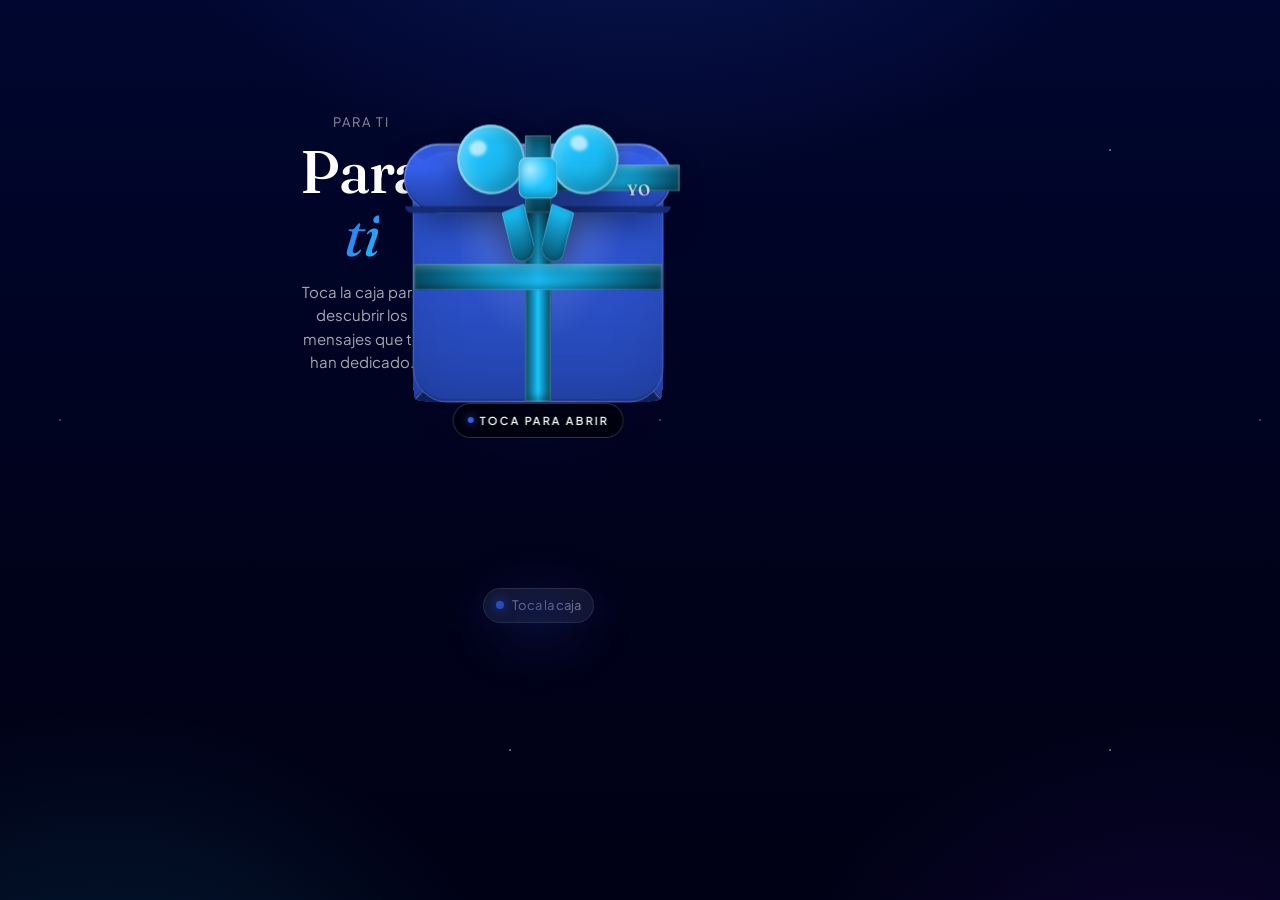
==== commit 42173b8a: "feat: caja estilo gift-box (suitcase) + sin link de regreso Caja: - Forma suitcase con border-radius" ====
--- a/_template.html
+++ b/_template.html
@@ -25,20 +25,7 @@
 </head>
 <body>
   <main class="scene" data-persona="__SLUG__">
-    <div class="shell shell--narrow">
-      <header class="header">
-        <a class="back" href="./index.html" aria-label="Volver a todas las cajas">
-          <svg viewBox="0 0 24 24" fill="none" stroke="currentColor" stroke-width="2" stroke-linecap="round" stroke-linejoin="round" aria-hidden="true">
-            <path d="M19 12H5M12 19l-7-7 7-7"/>
-          </svg>
-          <span>Todas las cajas</span>
-        </a>
-        <a class="brand" href="./index.html" aria-label="Inicio">
-          <span class="brand__dot" aria-hidden="true"></span>
-          <span>Cajitas llenas de amor</span>
-        </a>
-      </header>
-
+    <div class="shell shell--narrow scene--solo">
       <section class="hero-person">
         <p class="hero-person__greeting" data-persona-greeting>Para ti</p>
         <h1 data-persona-name>Para <em>ti</em></h1>
@@ -85,7 +72,7 @@
           <svg viewBox="0 0 24 24" fill="none" stroke="currentColor" stroke-width="2" stroke-linecap="round" stroke-linejoin="round" aria-hidden="true">
             <path d="M21 15a2 2 0 0 1-2 2H7l-4 4V5a2 2 0 0 1 2-2h14a2 2 0 0 1 2 2z"/>
           </svg>
-          Mensajes para ti
+          <span class="messages__title-text">Mensajes para ti</span>
           <span class="messages__count" data-persona-messages-count></span>
         </h2>
       </section>
@@ -95,16 +82,6 @@
         <h2>Tu caja se está llenando de cariño</h2>
         <p>Pronto encontrarás aquí los mensajes que el equipo tiene para ti. Vuelve cuando recibas la notificación ✨</p>
       </section>
-
-      <footer class="footer">
-        <span>Hecho con cariño · 2026</span>
-        <a class="footer__link" href="./index.html">
-          Ver todas las cajas
-          <svg width="12" height="12" viewBox="0 0 24 24" fill="none" stroke="currentColor" stroke-width="2" stroke-linecap="round" stroke-linejoin="round" aria-hidden="true">
-            <path d="M5 12h14M13 5l7 7-7 7"/>
-          </svg>
-        </a>
-      </footer>
     </div>
   </main>
 
--- a/assets/styles.css
+++ b/assets/styles.css
@@ -116,6 +116,20 @@
 }
 
 .shell--narrow { max-width: 760px; }
+
+/* En páginas individuales (sin header) — más aire arriba */
+.scene--solo {
+  padding-top: clamp(40px, 7vw, 72px);
+  padding-bottom: clamp(40px, 6vw, 60px);
+  min-height: 100vh;
+  display: flex;
+  align-items: stretch;
+}
+
+.scene--solo > .shell {
+  padding-top: 0;
+  width: 100%;
+}
 
 .header {
   display: flex;
@@ -562,6 +576,63 @@
 .message__body::before { content: "“"; opacity: 0.4; margin-right: 2px; }
 .message__body::after  { content: "”"; opacity: 0.4; margin-left: 2px; }
 
+/* ---------- Mensaje único (caja con un solo mensaje) ----------------- */
+.messages--single {
+  display: block;
+  max-width: 640px;
+  margin-left: auto;
+  margin-right: auto;
+}
+
+.messages--single .message--solo {
+  padding: 40px 44px 36px;
+  text-align: center;
+  background:
+    radial-gradient(80% 60% at 50% 0%, color-mix(in oklab, var(--p-color) 22%, transparent) 0%, transparent 70%),
+    linear-gradient(160deg, rgba(255,255,255,0.05) 0%, rgba(255,255,255,0.02) 100%);
+  border: 1px solid rgba(255,255,255,0.14);
+  box-shadow: 0 20px 60px -20px rgba(0,0,0,0.6);
+}
+
+.message--solo .message__eyebrow {
+  display: inline-block;
+  font-family: var(--f-sans);
+  font-size: 11px;
+  font-weight: 600;
+  letter-spacing: 0.18em;
+  text-transform: uppercase;
+  color: var(--p-color);
+  padding: 4px 10px;
+  border-radius: 999px;
+  background: color-mix(in oklab, var(--p-color) 14%, transparent);
+  border: 1px solid color-mix(in oklab, var(--p-color) 30%, transparent);
+  margin-bottom: 22px;
+}
+
+.message--solo .message__body {
+  font-size: clamp(20px, 2.4vw, 26px);
+  line-height: 1.45;
+  color: #fff;
+  font-weight: 400;
+  font-style: italic;
+}
+
+.message--solo .message__body::before,
+.message--solo .message__body::after { display: none; }
+
+.message--solo .message__signature {
+  display: block;
+  margin-top: 26px;
+  font-family: var(--f-display);
+  font-style: italic;
+  font-size: 15px;
+  color: rgba(255,255,255,0.55);
+}
+
+.message--solo .message__signature::before {
+  content: "— ";
+}
+
 /* ---------- Empty state (caja sin mensajes) ----------------------------- */
 .empty {
   margin: 48px auto 0;
--- a/assets/box.css
+++ b/assets/box.css
@@ -1,14 +1,14 @@
 /* =========================================================================
    Cajitas llenas de amor — box.css
-   Caja 3D con CSS transforms: 6 caras, listón 3D cruzado y moño.
-   Sin dependencias externas.
+   Gift box 3D con esquinas redondeadas tipo "suitcase", listón cruzado
+   y moño prominente. Sin dependencias externas.
    ========================================================================= */
 
 :root {
-  --box-size: 260px;            /* tamaño del cubo en desktop */
+  --box-size: 230px;            /* arista del cubo */
   --box-half: calc(var(--box-size) / 2);
-  --box-pad: 22px;              /* alto / ancho de la cinta */
-  --box-radius: 18px;           /* radio de las esquinas */
+  --box-pad: 24px;              /* ancho de la cinta */
+  --box-radius: 32px;           /* bordes muy redondeados (suitcase) */
 }
 
 /* ---------- Escenario / suelo 3D ---------------------------------------- */
@@ -17,80 +17,76 @@
   display: grid;
   place-items: center;
   width: 100%;
-  height: clamp(420px, 70vh, 620px);
+  height: clamp(440px, 72vh, 640px);
   perspective: 1400px;
-  perspective-origin: 50% 35%;
+  perspective-origin: 50% 30%;
   user-select: none;
   -webkit-tap-highlight-color: transparent;
 }
 
-/* Suelo con líneas de perspectiva que dan profundidad */
+/* Suelo con líneas de perspectiva */
 .box-stage::before {
   content: "";
   position: absolute;
-  bottom: 8%;
+  bottom: 6%;
+  left: 50%;
+  width: 75%;
+  max-width: 560px;
+  height: 90px;
+  transform: translateX(-50%) rotateX(72deg);
+  transform-origin: 50% 0%;
+  background:
+    linear-gradient(transparent 49%, rgba(255,255,255,0.07) 50%, transparent 51%) 0 0 / 100% 24px,
+    linear-gradient(90deg, transparent 49%, rgba(255,255,255,0.07) 50%, transparent 51%) 0 0 / 24px 100%,
+    radial-gradient(ellipse at center, rgba(0, 8, 57, 0.6), transparent 70%);
+  border-radius: 50%;
+  z-index: 0;
+  pointer-events: none;
+  opacity: 0.75;
+}
+
+/* Sombra de contacto grande */
+.box-stage::after {
+  content: "";
+  position: absolute;
+  bottom: 10%;
   left: 50%;
   width: 70%;
-  max-width: 520px;
-  height: 80px;
-  transform: translateX(-50%) rotateX(70deg);
-  transform-origin: 50% 0%;
-  background:
-    linear-gradient(transparent 49%, rgba(255,255,255,0.06) 50%, transparent 51%) 0 0 / 100% 22px,
-    linear-gradient(90deg, transparent 49%, rgba(255,255,255,0.06) 50%, transparent 51%) 0 0 / 22px 100%,
-    radial-gradient(ellipse at center, rgba(0, 8, 57, 0.6), transparent 70%);
-  border-radius: 50%;
-  filter: blur(0.4px);
-  z-index: 0;
-  pointer-events: none;
-  opacity: 0.7;
-}
-
-/* Aura grande + sombra de contacto */
-.box-stage::after {
-  content: "";
-  position: absolute;
-  bottom: 12%;
-  left: 50%;
-  width: 70%;
-  max-width: 480px;
-  height: 56px;
+  max-width: 500px;
+  height: 60px;
   border-radius: 50%;
   background: radial-gradient(closest-side, var(--p-color), transparent 70%);
-  opacity: 0.55;
-  filter: blur(28px);
+  opacity: 0.5;
+  filter: blur(30px);
   transform: translateX(-50%);
   z-index: 0;
   pointer-events: none;
   transition: opacity var(--t-slow) var(--ease-out), filter var(--t-slow) var(--ease-out);
 }
 
-.box-stage.is-open::after {
-  opacity: 0.9;
-  filter: blur(36px);
-}
-
-/* Halo superior suave */
+.box-stage.is-open::after { opacity: 0.95; filter: blur(40px); }
+
+/* Halo superior */
 .box-stage > .glow {
   position: absolute;
-  top: 18%;
-  left: 50%;
-  width: 70%;
-  max-width: 460px;
-  height: 320px;
+  top: 16%;
+  left: 50%;
+  width: 75%;
+  max-width: 500px;
+  height: 340px;
   border-radius: 50%;
   background: radial-gradient(closest-side, var(--p-color), transparent 70%);
-  opacity: 0.16;
-  filter: blur(50px);
+  opacity: 0.18;
+  filter: blur(56px);
   transform: translateX(-50%);
   z-index: 0;
   pointer-events: none;
   transition: opacity var(--t-slow) var(--ease-out);
 }
 
-.box-stage.is-open > .glow { opacity: 0.28; }
-
-/* ---------- El cubo ----------------------------------------------------- */
+.box-stage.is-open > .glow { opacity: 0.32; }
+
+/* ---------- El cubo (forma suitcase) ------------------------------------ */
 .box {
   position: relative;
   width: var(--box-size);
@@ -102,7 +98,7 @@
   transition: transform 600ms var(--ease-out);
   will-change: transform;
   cursor: pointer;
-  animation: float 4.5s var(--ease-in-out) infinite;
+  animation: float 4.8s var(--ease-in-out) infinite;
   z-index: 1;
 }
 
@@ -110,7 +106,7 @@
 
 @keyframes float {
   0%, 100% { translate: 0 0; }
-  50%      { translate: 0 -16px; }
+  50%      { translate: 0 -18px; }
 }
 
 /* ---------- Caras (6 lados) --------------------------------------------- */
@@ -118,44 +114,53 @@
   position: absolute;
   inset: 0;
   border-radius: var(--box-radius);
-  background: var(--p-color);
-  box-shadow:
-    inset 0 0 0 1px rgba(255,255,255,0.08),
-    inset 0 0 36px rgba(0,0,0,0.22);
-  /* La cinta se pinta con ::before (vertical) y ::after (horizontal).
-     El color de la cinta se basa en el acento suave. */
-}
-
+  background:
+    /* highlight glossy arriba */
+    radial-gradient(ellipse at 50% 0%, rgba(255,255,255,0.32) 0%, transparent 55%),
+    /* sombra interior abajo */
+    linear-gradient(180deg, var(--p-color) 0%, color-mix(in oklab, var(--p-color) 80%, #000 20%) 100%);
+  border: 1px solid rgba(255,255,255,0.14);
+  box-shadow:
+    inset 0 1px 0 rgba(255,255,255,0.30),    /* highlight del borde superior */
+    inset 0 -2px 0 rgba(0,0,0,0.18),          /* sombra del borde inferior */
+    inset 0 0 50px rgba(0,0,0,0.12);
+}
+
+/* Cintas cruzadas: vertical y horizontal pintadas en cada cara */
 .face::before,
 .face::after {
   content: "";
   position: absolute;
-  background: linear-gradient(180deg, var(--p-soft), color-mix(in oklab, var(--p-soft) 65%, #000 35%));
-  box-shadow:
-    inset 0 0 0 1px rgba(255,255,255,0.18),
-    inset 0 -8px 16px rgba(0,0,0,0.25),
-    inset 0 8px 16px rgba(255,255,255,0.15);
-  pointer-events: none;
-}
-
-/* cinta vertical: banda centrada horizontalmente, a lo largo de la cara */
+  background:
+    linear-gradient(90deg,
+      color-mix(in oklab, var(--p-soft) 50%, #000 50%) 0%,
+      var(--p-soft) 50%,
+      color-mix(in oklab, var(--p-soft) 50%, #000 50%) 100%);
+  box-shadow:
+    inset 0 0 0 1px rgba(255,255,255,0.22),
+    inset 0 4px 6px rgba(255,255,255,0.20),
+    inset 0 -4px 6px rgba(0,0,0,0.30);
+  pointer-events: none;
+}
+
+/* Cinta vertical centrada */
 .face::before {
   top: 0;
   bottom: 0;
   left: 50%;
   width: var(--box-pad);
   transform: translateX(-50%);
-  border-radius: 2px;
-}
-
-/* cinta horizontal: banda centrada verticalmente, a lo ancho */
+  border-radius: 1px;
+}
+
+/* Cinta horizontal centrada */
 .face::after {
   left: 0;
   right: 0;
   top: 50%;
   height: var(--box-pad);
   transform: translateY(-50%);
-  border-radius: 2px;
+  border-radius: 1px;
 }
 
 .face--front  { transform: translateZ(var(--box-half)); }
@@ -164,190 +169,202 @@
 .face--left   { transform: rotateY(-90deg) translateZ(var(--box-half)); }
 .face--bottom {
   transform: rotateX(-90deg) translateZ(var(--box-half));
-  background: color-mix(in oklab, var(--p-color) 55%, #000 45%);
+  background: color-mix(in oklab, var(--p-color) 50%, #000 50%);
   box-shadow: inset 0 0 0 1px rgba(255,255,255,0.05);
 }
 .face--bottom::before,
-.face--bottom::after { opacity: 0.4; }
-
-/* ---------- Tapa con listón -------------------------------------------- */
+.face--bottom::after { opacity: 0.35; }
+
+/* ---------- Tapa (sobresale como un gift box) -------------------------- */
 .lid {
   position: absolute;
-  inset: 0;
+  inset: -8px;   /* sobresale 8px por cada lado */
   transform-style: preserve-3d;
   transform-origin: 50% 0%;
-  /* La tapa está en el plano "top" del cubo. translateZ = mitad del cubo
-     para que se asiente sobre la cara superior. */
   transform: translateZ(var(--box-half)) rotateX(0deg);
   transition: transform 900ms var(--ease-spring);
   z-index: 3;
-}
-
-/* El TOP de la tapa: 3D, con bisel, cintas cruzadas y moño */
+  border-radius: calc(var(--box-radius) + 8px);
+}
+
 .lid__top {
-  position: absolute;
-  inset: 0;
-  border-radius: var(--box-radius);
-  background:
-    radial-gradient(120% 80% at 50% 0%, rgba(255,255,255,0.20), transparent 60%),
-    linear-gradient(160deg, var(--p-color) 0%, color-mix(in oklab, var(--p-color) 75%, #000 25%) 100%);
-  border: 1px solid rgba(255,255,255,0.20);
-  box-shadow:
-    inset 0 0 0 1px rgba(255,255,255,0.10),
-    0 16px 30px -10px rgba(0,0,0,0.6);
-}
-
-/* Bisel de la tapa (el canto / grosor de la tapa) */
-.lid__top::before {
-  content: "";
   position: absolute;
   inset: 0;
   border-radius: inherit;
   background:
-    linear-gradient(to bottom, rgba(255,255,255,0.18) 0 4px, transparent 4px),
-    linear-gradient(to top, rgba(0,0,0,0.30) 0 6px, transparent 6px);
-  pointer-events: none;
-}
-
-/* Cruz de cintas sobre la tapa (::after = cinta horizontal).
-   La cinta vertical se hace con .lid__ribbon-v en el HTML. */
-.lid__top::after {
+    radial-gradient(ellipse at 50% 0%, rgba(255,255,255,0.40) 0%, transparent 55%),
+    linear-gradient(180deg,
+      color-mix(in oklab, var(--p-color) 90%, #fff 0%) 0%,
+      var(--p-color) 35%,
+      color-mix(in oklab, var(--p-color) 75%, #000 25%) 100%);
+  border: 1px solid rgba(255,255,255,0.24);
+  box-shadow:
+    inset 0 1px 0 rgba(255,255,255,0.40),
+    inset 0 -2px 0 rgba(0,0,0,0.20),
+    0 18px 36px -10px rgba(0,0,0,0.55);
+  height: 64px; /* grosor de la tapa */
+}
+
+/* Bisel / canto frontal de la tapa */
+.lid__top::before {
   content: "";
   position: absolute;
   left: 0;
   right: 0;
+  bottom: -1px;
+  height: 6px;
+  background: color-mix(in oklab, var(--p-color) 60%, #000 40%);
+  border-radius: 0 0 calc(var(--box-radius) + 8px) calc(var(--box-radius) + 8px);
+}
+
+/* Cinta horizontal sobre la tapa */
+.lid__top::after {
+  content: "";
+  position: absolute;
+  left: 50%;
+  right: -8px;
   top: 50%;
   height: var(--box-pad);
   transform: translateY(-50%);
-  background: linear-gradient(180deg, var(--p-soft), color-mix(in oklab, var(--p-soft) 60%, #000 40%));
-  border-radius: 2px;
+  background:
+    linear-gradient(90deg,
+      color-mix(in oklab, var(--p-soft) 50%, #000 50%) 0%,
+      var(--p-soft) 50%,
+      color-mix(in oklab, var(--p-soft) 50%, #000 50%) 100%);
   box-shadow:
     inset 0 0 0 1px rgba(255,255,255,0.22),
-    inset 0 -6px 12px rgba(0,0,0,0.30),
-    inset 0 6px 12px rgba(255,255,255,0.15);
-}
-
-/* Cinta vertical sobre la tapa (cruz) */
+    inset 0 4px 6px rgba(255,255,255,0.20),
+    inset 0 -4px 6px rgba(0,0,0,0.30);
+}
+
+/* Cinta vertical sobre la tapa */
 .lid__ribbon-v {
   position: absolute;
-  top: 0;
-  bottom: 0;
+  top: -8px;
+  bottom: -1px;
   left: 50%;
   width: var(--box-pad);
   transform: translateX(-50%);
-  background: linear-gradient(180deg, var(--p-soft), color-mix(in oklab, var(--p-soft) 60%, #000 40%));
-  border-radius: 2px;
+  background:
+    linear-gradient(180deg,
+      color-mix(in oklab, var(--p-soft) 50%, #000 50%) 0%,
+      var(--p-soft) 50%,
+      color-mix(in oklab, var(--p-soft) 50%, #000 50%) 100%);
   box-shadow:
     inset 0 0 0 1px rgba(255,255,255,0.22),
-    inset -6px 0 12px rgba(0,0,0,0.30),
-    inset 6px 0 12px rgba(255,255,255,0.15);
+    inset 4px 0 6px rgba(255,255,255,0.20),
+    inset -4px 0 6px rgba(0,0,0,0.30);
   z-index: 2;
 }
 
-/* Initials en la esquina de la tapa */
 .lid__initials {
   position: absolute;
-  bottom: 14px;
+  bottom: 8px;
   right: 18px;
   font-family: var(--f-display);
-  font-size: 16px;
+  font-size: 14px;
   font-weight: 600;
-  color: rgba(255,255,255,0.88);
+  color: rgba(255,255,255,0.78);
   letter-spacing: 0.06em;
   text-shadow: 0 1px 2px rgba(0,0,0,0.4);
   z-index: 1;
 }
 
-/* ---------- Moño (bow) ------------------------------------------------- */
+/* ---------- Moño (bow) grande y prominente ----------------------------- */
 .bow {
   position: absolute;
   top: 50%;
   left: 50%;
-  width: 120px;
-  height: 90px;
+  width: 160px;
+  height: 110px;
   transform: translate(-50%, -50%);
-  z-index: 4;
-  pointer-events: none;
-  filter: drop-shadow(0 6px 10px rgba(0,0,0,0.45));
+  z-index: 5;
+  pointer-events: none;
+  filter: drop-shadow(0 8px 12px rgba(0,0,0,0.45));
 }
 
 .bow__loop {
   position: absolute;
-  top: 0;
-  width: 44px;
-  height: 50px;
-  background:
-    radial-gradient(ellipse at 50% 60%, color-mix(in oklab, var(--p-soft) 80%, #fff 0%) 0%, var(--p-soft) 70%, color-mix(in oklab, var(--p-soft) 50%, #000 50%) 100%);
-  border-radius: 50%;
-  box-shadow:
-    inset 0 0 0 1px rgba(255,255,255,0.35),
-    inset 4px 4px 10px rgba(255,255,255,0.30),
-    inset -6px -6px 14px rgba(0,0,0,0.30);
-}
-
-.bow__loop--left  { left: 4px;  transform: rotate(-12deg); }
-.bow__loop--right { right: 4px; transform: rotate( 12deg); }
+  top: 6px;
+  width: 62px;
+  height: 64px;
+  background:
+    radial-gradient(ellipse at 50% 60%,
+      color-mix(in oklab, var(--p-soft) 90%, #fff 0%) 0%,
+      var(--p-soft) 70%,
+      color-mix(in oklab, var(--p-soft) 50%, #000 50%) 100%);
+  border-radius: 50%;
+  box-shadow:
+    inset 0 0 0 2px rgba(255,255,255,0.35),
+    inset 6px 6px 14px rgba(255,255,255,0.30),
+    inset -8px -8px 18px rgba(0,0,0,0.30);
+}
+
+.bow__loop--left  { left: 6px;  transform: rotate(-15deg); }
+.bow__loop--right { right: 6px; transform: rotate( 15deg); }
 
 /* Brillo en cada lazo */
 .bow__loop::after {
   content: "";
   position: absolute;
-  top: 16%;
-  left: 24%;
-  width: 22%;
-  height: 18%;
-  background: rgba(255,255,255,0.55);
-  border-radius: 50%;
-  filter: blur(1px);
+  top: 18%;
+  left: 22%;
+  width: 26%;
+  height: 22%;
+  background: rgba(255,255,255,0.65);
+  border-radius: 50%;
+  filter: blur(1.5px);
 }
 
 .bow__knot {
   position: absolute;
   top: 50%;
   left: 50%;
-  width: 26px;
-  height: 28px;
+  width: 36px;
+  height: 38px;
   transform: translate(-50%, -50%);
   background:
-    radial-gradient(circle at 35% 30%, rgba(255,255,255,0.6), transparent 50%),
+    radial-gradient(circle at 30% 30%, rgba(255,255,255,0.65), transparent 50%),
     var(--p-soft);
-  border-radius: 6px;
-  box-shadow:
-    inset 0 0 0 1px rgba(255,255,255,0.35),
+  border-radius: 8px;
+  box-shadow:
+    inset 0 0 0 1px rgba(255,255,255,0.40),
     inset 0 -4px 8px rgba(0,0,0,0.30);
   z-index: 2;
 }
 
-/* Colas del moño: cuelgan hacia abajo con forma de cinta curvada */
+/* Colas del moño */
 .bow__tail {
   position: absolute;
-  bottom: -16px;
-  width: 18px;
-  height: 38px;
-  background: linear-gradient(180deg, var(--p-soft), color-mix(in oklab, var(--p-soft) 55%, #000 45%));
-  border-radius: 2px 2px 14px 14px;
-  box-shadow:
-    inset 0 0 0 1px rgba(255,255,255,0.18),
-    inset -2px 0 6px rgba(0,0,0,0.25);
+  bottom: -22px;
+  width: 22px;
+  height: 50px;
+  background:
+    linear-gradient(180deg,
+      var(--p-soft) 0%,
+      color-mix(in oklab, var(--p-soft) 55%, #000 45%) 100%);
+  border-radius: 2px 2px 18px 18px;
+  box-shadow:
+    inset 0 0 0 1px rgba(255,255,255,0.22),
+    inset -2px 0 6px rgba(0,0,0,0.28);
   z-index: 1;
 }
 
-.bow__tail--left  { left: calc(50% - 22px); transform: rotate(-12deg) skewY(-6deg); }
-.bow__tail--right { left: calc(50% + 4px);  transform: rotate( 12deg) skewY( 6deg); }
+.bow__tail--left  { left: calc(50% - 28px); transform: rotate(-14deg) skewY(-8deg); }
+.bow__tail--right { left: calc(50% + 6px);  transform: rotate( 14deg) skewY( 8deg); }
 
 /* ---------- Apertura de la tapa ---------------------------------------- */
 .box.is-open .lid {
-  transform: translateZ(var(--box-half)) rotateX(-150deg);
-}
-
-/* Cuando abre, la caja se queda quieta (sin float) y ligeramente elevada */
+  transform: translateZ(var(--box-half)) rotateX(-160deg);
+}
+
 .box.is-open {
   animation: openGlow 1.4s var(--ease-in-out) forwards;
 }
 
 @keyframes openGlow {
   0%   { translate: 0 0; }
-  40%  { translate: 0 -10px; }
+  40%  { translate: 0 -12px; }
   100% { translate: 0 -4px; }
 }
 
@@ -357,28 +374,27 @@
 
 @keyframes lidShake {
   0%   { transform: translateZ(0) rotate(0); }
-  20%  { transform: translateZ(0) rotate(-2.5deg); }
-  40%  { transform: translateZ(0) rotate(2.5deg); }
-  60%  { transform: translateZ(0) rotate(-1.2deg); }
+  20%  { transform: translateZ(0) rotate(-3deg); }
+  40%  { transform: translateZ(0) rotate(3deg); }
+  60%  { transform: translateZ(0) rotate(-1.5deg); }
   100% { transform: translateZ(0) rotate(0); }
 }
 
-/* Pequeño "pop" del moño al abrir */
 .box.is-open .bow {
   animation: bowPop 1.1s var(--ease-spring);
 }
 
 @keyframes bowPop {
   0%   { scale: 1; }
-  35%  { scale: 1.18 rotate(0); }
-  60%  { scale: 0.95; }
+  35%  { scale: 1.22; }
+  60%  { scale: 0.94; }
   100% { scale: 1; }
 }
 
 /* ---------- CTA "Toca para abrir" -------------------------------------- */
 .box-cta {
   position: absolute;
-  top: 78%;
+  top: 105%;
   left: 50%;
   display: inline-flex;
   align-items: center;
@@ -395,7 +411,7 @@
   text-shadow: 0 1px 4px rgba(0,0,0,0.5);
   pointer-events: none;
   z-index: 5;
-  transform: translate(-50%, -50%);
+  transform: translateX(-50%);
   transition: opacity var(--t-base) var(--ease-out), transform var(--t-base) var(--ease-out);
   white-space: nowrap;
 }
@@ -410,7 +426,10 @@
   animation: pulse 1.6s var(--ease-in-out) infinite;
 }
 
-.box.is-open .box-cta { opacity: 0; transform: translate(-50%, -50%) translateY(8px); }
+.box.is-open .box-cta {
+  opacity: 0;
+  transform: translateX(-50%) translateY(8px);
+}
 
 @keyframes pulse {
   0%, 100% { transform: scale(1); opacity: 1; }
@@ -428,25 +447,31 @@
 /* ---------- Responsive ------------------------------------------------- */
 @media (max-width: 720px) {
   :root {
-    --box-size: 200px;
-    --box-pad: 18px;
+    --box-size: 180px;
+    --box-pad: 20px;
+    --box-radius: 28px;
   }
-  .bow { width: 96px; height: 72px; }
-  .bow__loop { width: 36px; height: 40px; }
-  .bow__knot { width: 22px; height: 24px; }
-  .bow__tail { width: 14px; height: 30px; bottom: -12px; }
+  .lid { inset: -6px; border-radius: calc(var(--box-radius) + 6px); }
+  .lid__top { height: 52px; }
+  .bow { width: 120px; height: 86px; }
+  .bow__loop { width: 46px; height: 48px; }
+  .bow__knot { width: 28px; height: 30px; }
+  .bow__tail { width: 18px; height: 40px; bottom: -16px; }
 }
 
 @media (max-width: 420px) {
   :root {
-    --box-size: 170px;
-    --box-pad: 16px;
+    --box-size: 160px;
+    --box-pad: 18px;
+    --box-radius: 24px;
   }
-  .box-stage { height: clamp(360px, 70vh, 520px); }
-  .bow { width: 80px; height: 60px; }
-  .bow__loop { width: 30px; height: 32px; }
-  .bow__knot { width: 18px; height: 20px; }
-  .bow__tail { width: 12px; height: 24px; bottom: -8px; }
+  .box-stage { height: clamp(380px, 72vh, 540px); }
+  .lid { inset: -5px; border-radius: calc(var(--box-radius) + 5px); }
+  .lid__top { height: 46px; }
+  .bow { width: 100px; height: 72px; }
+  .bow__loop { width: 38px; height: 40px; }
+  .bow__knot { width: 24px; height: 26px; }
+  .bow__tail { width: 14px; height: 32px; bottom: -12px; }
 }
 
 /* ---------- Reduced motion --------------------------------------------- */
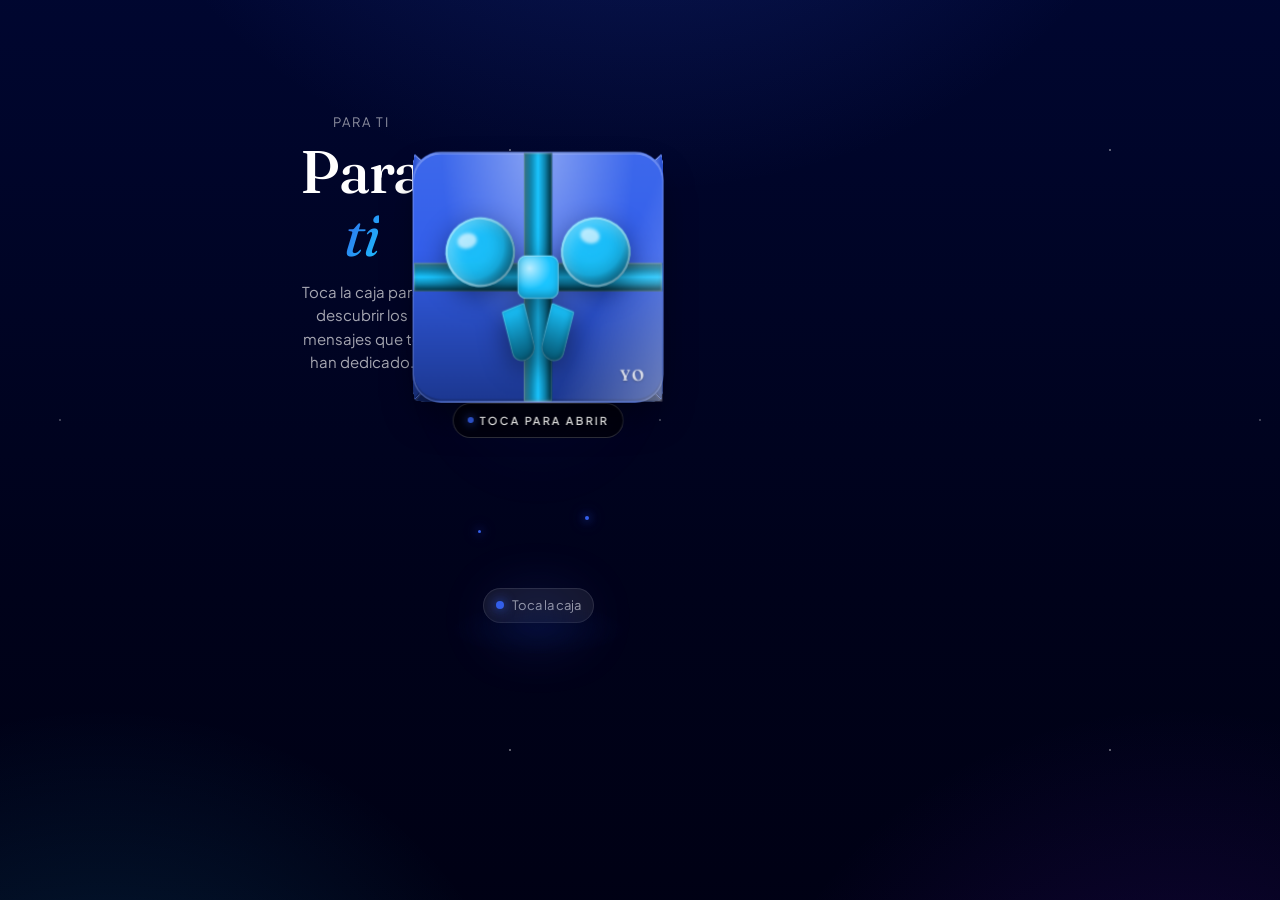
==== commit cfa67481: "fix: bug del parallax + caja más llamativa Bug fix: - :active { transform: scale } rompía el rotateX" ====
--- a/_template.html
+++ b/_template.html
@@ -34,6 +34,11 @@
 
       <section class="box-stage" aria-label="Caja con mensajes">
         <span class="glow" aria-hidden="true"></span>
+        <span class="sparkle" aria-hidden="true"></span>
+        <span class="sparkle" aria-hidden="true"></span>
+        <span class="sparkle" aria-hidden="true"></span>
+        <span class="sparkle" aria-hidden="true"></span>
+        <span class="sparkle" aria-hidden="true"></span>
 
         <div class="box" role="button" tabindex="0" aria-label="Toca para abrir la caja">
           <div class="face face--front"></div>
@@ -45,6 +50,7 @@
           <div class="lid">
             <div class="lid__top">
               <span class="lid__ribbon-v" aria-hidden="true"></span>
+              <span class="lid__shine" aria-hidden="true"></span>
 
               <span class="bow" aria-hidden="true">
                 <span class="bow__loop bow__loop--left"></span>
--- a/assets/box.css
+++ b/assets/box.css
@@ -1,17 +1,16 @@
 /* =========================================================================
    Cajitas llenas de amor — box.css
-   Gift box 3D con esquinas redondeadas tipo "suitcase", listón cruzado
-   y moño prominente. Sin dependencias externas.
+   Gift box 3D con esquinas redondeadas + listón + moño. Sin libs.
    ========================================================================= */
 
 :root {
-  --box-size: 230px;            /* arista del cubo */
-  --box-half: calc(var(--box-size) / 2);
-  --box-pad: 24px;              /* ancho de la cinta */
-  --box-radius: 32px;           /* bordes muy redondeados (suitcase) */
-}
-
-/* ---------- Escenario / suelo 3D ---------------------------------------- */
+  --box: 230px;                              /* arista del cubo */
+  --half: calc(var(--box) / 2);
+  --ribbon: 26px;                            /* ancho de la cinta */
+  --r: 26px;                                 /* border-radius de la caja */
+}
+
+/* ---------- Escenario -------------------------------------------------- */
 .box-stage {
   position: relative;
   display: grid;
@@ -24,8 +23,8 @@
   -webkit-tap-highlight-color: transparent;
 }
 
-/* Suelo con líneas de perspectiva */
 .box-stage::before {
+  /* suelo con líneas de perspectiva */
   content: "";
   position: absolute;
   bottom: 6%;
@@ -33,20 +32,19 @@
   width: 75%;
   max-width: 560px;
   height: 90px;
-  transform: translateX(-50%) rotateX(72deg);
-  transform-origin: 50% 0%;
+  border-radius: 50%;
   background:
     linear-gradient(transparent 49%, rgba(255,255,255,0.07) 50%, transparent 51%) 0 0 / 100% 24px,
     linear-gradient(90deg, transparent 49%, rgba(255,255,255,0.07) 50%, transparent 51%) 0 0 / 24px 100%,
     radial-gradient(ellipse at center, rgba(0, 8, 57, 0.6), transparent 70%);
-  border-radius: 50%;
+  transform: translateX(-50%) rotateX(72deg);
   z-index: 0;
   pointer-events: none;
-  opacity: 0.75;
-}
-
-/* Sombra de contacto grande */
+  opacity: 0.7;
+}
+
 .box-stage::after {
+  /* sombra de contacto */
   content: "";
   position: absolute;
   bottom: 10%;
@@ -56,18 +54,17 @@
   height: 60px;
   border-radius: 50%;
   background: radial-gradient(closest-side, var(--p-color), transparent 70%);
-  opacity: 0.5;
   filter: blur(30px);
   transform: translateX(-50%);
   z-index: 0;
   pointer-events: none;
+  opacity: 0.5;
   transition: opacity var(--t-slow) var(--ease-out), filter var(--t-slow) var(--ease-out);
 }
 
 .box-stage.is-open::after { opacity: 0.95; filter: blur(40px); }
 
-/* Halo superior */
-.box-stage > .glow {
+.glow {
   position: absolute;
   top: 16%;
   left: 50%;
@@ -76,21 +73,45 @@
   height: 340px;
   border-radius: 50%;
   background: radial-gradient(closest-side, var(--p-color), transparent 70%);
-  opacity: 0.18;
   filter: blur(56px);
   transform: translateX(-50%);
+  opacity: 0.18;
   z-index: 0;
   pointer-events: none;
   transition: opacity var(--t-slow) var(--ease-out);
 }
 
-.box-stage.is-open > .glow { opacity: 0.32; }
-
-/* ---------- El cubo (forma suitcase) ------------------------------------ */
+.box-stage.is-open .glow { opacity: 0.32; }
+
+/* Sparkles (estrellas brillantes alrededor) */
+.sparkle {
+  position: absolute;
+  width: 4px;
+  height: 4px;
+  border-radius: 50%;
+  background: var(--p-color);
+  box-shadow: 0 0 8px var(--p-color), 0 0 16px var(--p-color);
+  pointer-events: none;
+  z-index: 1;
+  animation: sparkle 2.4s var(--ease-in-out) infinite;
+}
+
+.sparkle:nth-child(2) { top: 22%; left: 28%; animation-delay: 0s; }
+.sparkle:nth-child(3) { top: 30%; right: 22%; animation-delay: 0.6s; width: 3px; height: 3px; }
+.sparkle:nth-child(4) { top: 18%; right: 32%; animation-delay: 1.1s; }
+.sparkle:nth-child(5) { bottom: 28%; left: 24%; animation-delay: 1.6s; width: 3px; height: 3px; }
+.sparkle:nth-child(6) { bottom: 30%; right: 28%; animation-delay: 0.3s; }
+
+@keyframes sparkle {
+  0%, 100% { opacity: 0; transform: scale(0.6); }
+  50%      { opacity: 1; transform: scale(1.2); }
+}
+
+/* ---------- El cubo ---------------------------------------------------- */
 .box {
   position: relative;
-  width: var(--box-size);
-  height: var(--box-size);
+  width: var(--box);
+  height: var(--box);
   transform-style: preserve-3d;
   transform:
     rotateX(calc(var(--rx, 0) * 1deg))
@@ -102,31 +123,35 @@
   z-index: 1;
 }
 
-.box:active { transform: scale(0.985); }
+.box:active {
+  /* Incluye las rotaciones para no romper el parallax al hacer click. */
+  transform:
+    rotateX(calc(var(--rx, 0) * 1deg))
+    rotateY(calc(var(--ry, 0) * 1deg))
+    scale(0.985);
+}
 
 @keyframes float {
   0%, 100% { translate: 0 0; }
   50%      { translate: 0 -18px; }
 }
 
-/* ---------- Caras (6 lados) --------------------------------------------- */
+/* ---------- Caras (6 lados) -------------------------------------------- */
 .face {
   position: absolute;
   inset: 0;
-  border-radius: var(--box-radius);
-  background:
-    /* highlight glossy arriba */
-    radial-gradient(ellipse at 50% 0%, rgba(255,255,255,0.32) 0%, transparent 55%),
-    /* sombra interior abajo */
-    linear-gradient(180deg, var(--p-color) 0%, color-mix(in oklab, var(--p-color) 80%, #000 20%) 100%);
-  border: 1px solid rgba(255,255,255,0.14);
-  box-shadow:
-    inset 0 1px 0 rgba(255,255,255,0.30),    /* highlight del borde superior */
-    inset 0 -2px 0 rgba(0,0,0,0.18),          /* sombra del borde inferior */
+  border-radius: var(--r);
+  background:
+    radial-gradient(ellipse at 50% 0%, rgba(255,255,255,0.28) 0%, transparent 55%),
+    linear-gradient(180deg, var(--p-color) 0%, color-mix(in oklab, var(--p-color) 70%, #000 30%) 100%);
+  border: 1px solid rgba(255,255,255,0.12);
+  box-shadow:
+    inset 0 1px 0 rgba(255,255,255,0.30),
+    inset 0 -2px 0 rgba(0,0,0,0.18),
     inset 0 0 50px rgba(0,0,0,0.12);
 }
 
-/* Cintas cruzadas: vertical y horizontal pintadas en cada cara */
+/* Cintas cruzadas (pintadas en cada cara) */
 .face::before,
 .face::after {
   content: "";
@@ -138,53 +163,45 @@
       color-mix(in oklab, var(--p-soft) 50%, #000 50%) 100%);
   box-shadow:
     inset 0 0 0 1px rgba(255,255,255,0.22),
-    inset 0 4px 6px rgba(255,255,255,0.20),
-    inset 0 -4px 6px rgba(0,0,0,0.30);
-  pointer-events: none;
-}
-
-/* Cinta vertical centrada */
-.face::before {
-  top: 0;
-  bottom: 0;
-  left: 50%;
-  width: var(--box-pad);
+    inset 0 4px 4px rgba(255,255,255,0.18),
+    inset 0 -4px 4px rgba(0,0,0,0.30);
+  pointer-events: none;
+}
+
+.face::before { /* vertical */
+  top: 0; bottom: 0; left: 50%;
+  width: var(--ribbon);
   transform: translateX(-50%);
-  border-radius: 1px;
-}
-
-/* Cinta horizontal centrada */
-.face::after {
-  left: 0;
-  right: 0;
-  top: 50%;
-  height: var(--box-pad);
+}
+
+.face::after { /* horizontal */
+  left: 0; right: 0; top: 50%;
+  height: var(--ribbon);
   transform: translateY(-50%);
-  border-radius: 1px;
-}
-
-.face--front  { transform: translateZ(var(--box-half)); }
-.face--back   { transform: rotateY(180deg) translateZ(var(--box-half)); }
-.face--right  { transform: rotateY( 90deg) translateZ(var(--box-half)); }
-.face--left   { transform: rotateY(-90deg) translateZ(var(--box-half)); }
+}
+
+.face--front  { transform: translateZ(var(--half)); }
+.face--back   { transform: rotateY(180deg) translateZ(var(--half)); }
+.face--right  { transform: rotateY( 90deg) translateZ(var(--half)); }
+.face--left   { transform: rotateY(-90deg) translateZ(var(--half)); }
 .face--bottom {
-  transform: rotateX(-90deg) translateZ(var(--box-half));
+  transform: rotateX(-90deg) translateZ(var(--half));
   background: color-mix(in oklab, var(--p-color) 50%, #000 50%);
   box-shadow: inset 0 0 0 1px rgba(255,255,255,0.05);
 }
 .face--bottom::before,
 .face--bottom::after { opacity: 0.35; }
 
-/* ---------- Tapa (sobresale como un gift box) -------------------------- */
+/* ---------- Tapa (del mismo tamaño que la caja) ------------------------ */
 .lid {
   position: absolute;
-  inset: -8px;   /* sobresale 8px por cada lado */
+  inset: 0;
   transform-style: preserve-3d;
   transform-origin: 50% 0%;
-  transform: translateZ(var(--box-half)) rotateX(0deg);
+  transform: translateZ(var(--half)) rotateX(0deg);
   transition: transform 900ms var(--ease-spring);
   z-index: 3;
-  border-radius: calc(var(--box-radius) + 8px);
+  border-radius: var(--r);
 }
 
 .lid__top {
@@ -194,38 +211,40 @@
   background:
     radial-gradient(ellipse at 50% 0%, rgba(255,255,255,0.40) 0%, transparent 55%),
     linear-gradient(180deg,
-      color-mix(in oklab, var(--p-color) 90%, #fff 0%) 0%,
-      var(--p-color) 35%,
-      color-mix(in oklab, var(--p-color) 75%, #000 25%) 100%);
-  border: 1px solid rgba(255,255,255,0.24);
+      color-mix(in oklab, var(--p-color) 95%, #fff 5%) 0%,
+      var(--p-color) 40%,
+      color-mix(in oklab, var(--p-color) 70%, #000 30%) 100%);
+  border: 1px solid rgba(255,255,255,0.20);
   box-shadow:
     inset 0 1px 0 rgba(255,255,255,0.40),
     inset 0 -2px 0 rgba(0,0,0,0.20),
     0 18px 36px -10px rgba(0,0,0,0.55);
-  height: 64px; /* grosor de la tapa */
-}
-
-/* Bisel / canto frontal de la tapa */
-.lid__top::before {
-  content: "";
-  position: absolute;
-  left: 0;
-  right: 0;
-  bottom: -1px;
-  height: 6px;
-  background: color-mix(in oklab, var(--p-color) 60%, #000 40%);
-  border-radius: 0 0 calc(var(--box-radius) + 8px) calc(var(--box-radius) + 8px);
-}
-
-/* Cinta horizontal sobre la tapa */
+}
+
+/* Cruz de cintas sobre la tapa: horizontal (::after) y vertical (elemento HTML) */
 .lid__top::after {
   content: "";
   position: absolute;
-  left: 50%;
-  right: -8px;
-  top: 50%;
-  height: var(--box-pad);
+  left: 0; right: 0; top: 50%;
+  height: var(--ribbon);
   transform: translateY(-50%);
+  background:
+    linear-gradient(180deg,
+      color-mix(in oklab, var(--p-soft) 50%, #000 50%) 0%,
+      var(--p-soft) 50%,
+      color-mix(in oklab, var(--p-soft) 50%, #000 50%) 100%);
+  box-shadow:
+    inset 0 0 0 1px rgba(255,255,255,0.22),
+    inset 0 4px 4px rgba(255,255,255,0.18),
+    inset 0 -4px 4px rgba(0,0,0,0.30);
+}
+
+.lid__ribbon-v {
+  position: absolute;
+  inset: 0;
+  width: var(--ribbon);
+  left: 50%;
+  transform: translateX(-50%);
   background:
     linear-gradient(90deg,
       color-mix(in oklab, var(--p-soft) 50%, #000 50%) 0%,
@@ -233,49 +252,56 @@
       color-mix(in oklab, var(--p-soft) 50%, #000 50%) 100%);
   box-shadow:
     inset 0 0 0 1px rgba(255,255,255,0.22),
-    inset 0 4px 6px rgba(255,255,255,0.20),
-    inset 0 -4px 6px rgba(0,0,0,0.30);
-}
-
-/* Cinta vertical sobre la tapa */
-.lid__ribbon-v {
-  position: absolute;
-  top: -8px;
-  bottom: -1px;
-  left: 50%;
-  width: var(--box-pad);
-  transform: translateX(-50%);
-  background:
-    linear-gradient(180deg,
-      color-mix(in oklab, var(--p-soft) 50%, #000 50%) 0%,
-      var(--p-soft) 50%,
-      color-mix(in oklab, var(--p-soft) 50%, #000 50%) 100%);
-  box-shadow:
-    inset 0 0 0 1px rgba(255,255,255,0.22),
-    inset 4px 0 6px rgba(255,255,255,0.20),
-    inset -4px 0 6px rgba(0,0,0,0.30);
+    inset 4px 0 4px rgba(255,255,255,0.18),
+    inset -4px 0 4px rgba(0,0,0,0.30);
   z-index: 2;
 }
 
 .lid__initials {
   position: absolute;
-  bottom: 8px;
-  right: 18px;
+  bottom: 12px;
+  right: 16px;
   font-family: var(--f-display);
   font-size: 14px;
   font-weight: 600;
-  color: rgba(255,255,255,0.78);
+  color: rgba(255,255,255,0.80);
   letter-spacing: 0.06em;
   text-shadow: 0 1px 2px rgba(0,0,0,0.4);
   z-index: 1;
 }
 
-/* ---------- Moño (bow) grande y prominente ----------------------------- */
+/* Shine bar: destello diagonal que pasa por la tapa cada ~4s */
+.lid__shine {
+  position: absolute;
+  inset: 0;
+  pointer-events: none;
+  z-index: 3;
+  background: linear-gradient(
+    115deg,
+    transparent 35%,
+    rgba(255, 255, 255, 0.35) 50%,
+    transparent 65%
+  );
+  background-size: 200% 200%;
+  background-position: 200% 0;
+  animation: shine 4.5s var(--ease-in-out) infinite;
+  mix-blend-mode: screen;
+}
+
+@keyframes shine {
+  0%   { background-position: 200% 0; }
+  60%  { background-position: -100% 0; }
+  100% { background-position: -100% 0; }
+}
+
+.box.is-open .lid__shine { animation: none; opacity: 0; }
+
+/* ---------- Moño (grande, prominente, glossy) ------------------------- */
 .bow {
   position: absolute;
   top: 50%;
   left: 50%;
-  width: 160px;
+  width: 170px;
   height: 110px;
   transform: translate(-50%, -50%);
   z-index: 5;
@@ -285,14 +311,14 @@
 
 .bow__loop {
   position: absolute;
-  top: 6px;
-  width: 62px;
+  top: 0;
+  width: 64px;
   height: 64px;
   background:
-    radial-gradient(ellipse at 50% 60%,
-      color-mix(in oklab, var(--p-soft) 90%, #fff 0%) 0%,
-      var(--p-soft) 70%,
-      color-mix(in oklab, var(--p-soft) 50%, #000 50%) 100%);
+    radial-gradient(ellipse at 40% 35%,
+      color-mix(in oklab, var(--p-soft) 92%, #fff 0%) 0%,
+      var(--p-soft) 55%,
+      color-mix(in oklab, var(--p-soft) 45%, #000 55%) 100%);
   border-radius: 50%;
   box-shadow:
     inset 0 0 0 2px rgba(255,255,255,0.35),
@@ -300,16 +326,15 @@
     inset -8px -8px 18px rgba(0,0,0,0.30);
 }
 
-.bow__loop--left  { left: 6px;  transform: rotate(-15deg); }
-.bow__loop--right { right: 6px; transform: rotate( 15deg); }
-
-/* Brillo en cada lazo */
+.bow__loop--left  { left: 0;  transform: rotate(-15deg); }
+.bow__loop--right { right: 0; transform: rotate( 15deg); }
+
 .bow__loop::after {
   content: "";
   position: absolute;
   top: 18%;
   left: 22%;
-  width: 26%;
+  width: 28%;
   height: 22%;
   background: rgba(255,255,255,0.65);
   border-radius: 50%;
@@ -320,11 +345,11 @@
   position: absolute;
   top: 50%;
   left: 50%;
-  width: 36px;
-  height: 38px;
+  width: 38px;
+  height: 40px;
   transform: translate(-50%, -50%);
   background:
-    radial-gradient(circle at 30% 30%, rgba(255,255,255,0.65), transparent 50%),
+    radial-gradient(circle at 30% 30%, rgba(255,255,255,0.70), transparent 50%),
     var(--p-soft);
   border-radius: 8px;
   box-shadow:
@@ -333,7 +358,6 @@
   z-index: 2;
 }
 
-/* Colas del moño */
 .bow__tail {
   position: absolute;
   bottom: -22px;
@@ -353,9 +377,9 @@
 .bow__tail--left  { left: calc(50% - 28px); transform: rotate(-14deg) skewY(-8deg); }
 .bow__tail--right { left: calc(50% + 6px);  transform: rotate( 14deg) skewY( 8deg); }
 
-/* ---------- Apertura de la tapa ---------------------------------------- */
+/* ---------- Apertura --------------------------------------------------- */
 .box.is-open .lid {
-  transform: translateZ(var(--box-half)) rotateX(-160deg);
+  transform: translateZ(var(--half)) rotateX(-160deg);
 }
 
 .box.is-open {
@@ -391,7 +415,7 @@
   100% { scale: 1; }
 }
 
-/* ---------- CTA "Toca para abrir" -------------------------------------- */
+/* ---------- CTA "Toca para abrir" ------------------------------------- */
 .box-cta {
   position: absolute;
   top: 105%;
@@ -426,55 +450,34 @@
   animation: pulse 1.6s var(--ease-in-out) infinite;
 }
 
-.box.is-open .box-cta {
-  opacity: 0;
-  transform: translateX(-50%) translateY(8px);
-}
+.box.is-open .box-cta { opacity: 0; transform: translateX(-50%) translateY(8px); }
 
 @keyframes pulse {
   0%, 100% { transform: scale(1); opacity: 1; }
   50%      { transform: scale(1.5); opacity: 0.5; }
 }
 
-/* ---------- Canvas para confeti ---------------------------------------- */
-.confetti {
-  position: fixed;
-  inset: 0;
-  pointer-events: none;
-  z-index: 50;
-}
-
-/* ---------- Responsive ------------------------------------------------- */
+.confetti { position: fixed; inset: 0; pointer-events: none; z-index: 50; }
+
+/* ---------- Responsive ----------------------------------------------- */
 @media (max-width: 720px) {
-  :root {
-    --box-size: 180px;
-    --box-pad: 20px;
-    --box-radius: 28px;
-  }
-  .lid { inset: -6px; border-radius: calc(var(--box-radius) + 6px); }
-  .lid__top { height: 52px; }
-  .bow { width: 120px; height: 86px; }
-  .bow__loop { width: 46px; height: 48px; }
-  .bow__knot { width: 28px; height: 30px; }
+  :root { --box: 180px; --ribbon: 20px; --r: 22px; }
+  .bow { width: 130px; height: 86px; }
+  .bow__loop { width: 48px; height: 48px; }
+  .bow__knot { width: 30px; height: 32px; }
   .bow__tail { width: 18px; height: 40px; bottom: -16px; }
 }
 
 @media (max-width: 420px) {
-  :root {
-    --box-size: 160px;
-    --box-pad: 18px;
-    --box-radius: 24px;
-  }
+  :root { --box: 160px; --ribbon: 18px; --r: 20px; }
   .box-stage { height: clamp(380px, 72vh, 540px); }
-  .lid { inset: -5px; border-radius: calc(var(--box-radius) + 5px); }
-  .lid__top { height: 46px; }
-  .bow { width: 100px; height: 72px; }
-  .bow__loop { width: 38px; height: 40px; }
+  .bow { width: 110px; height: 72px; }
+  .bow__loop { width: 40px; height: 40px; }
   .bow__knot { width: 24px; height: 26px; }
   .bow__tail { width: 14px; height: 32px; bottom: -12px; }
 }
 
-/* ---------- Reduced motion --------------------------------------------- */
+/* ponytail: respects reduced-motion strictly. */
 @media (prefers-reduced-motion: reduce) {
   .box, .lid, .lid__top, .bow, .box-cta::before { animation: none !important; }
   .box { translate: 0; }
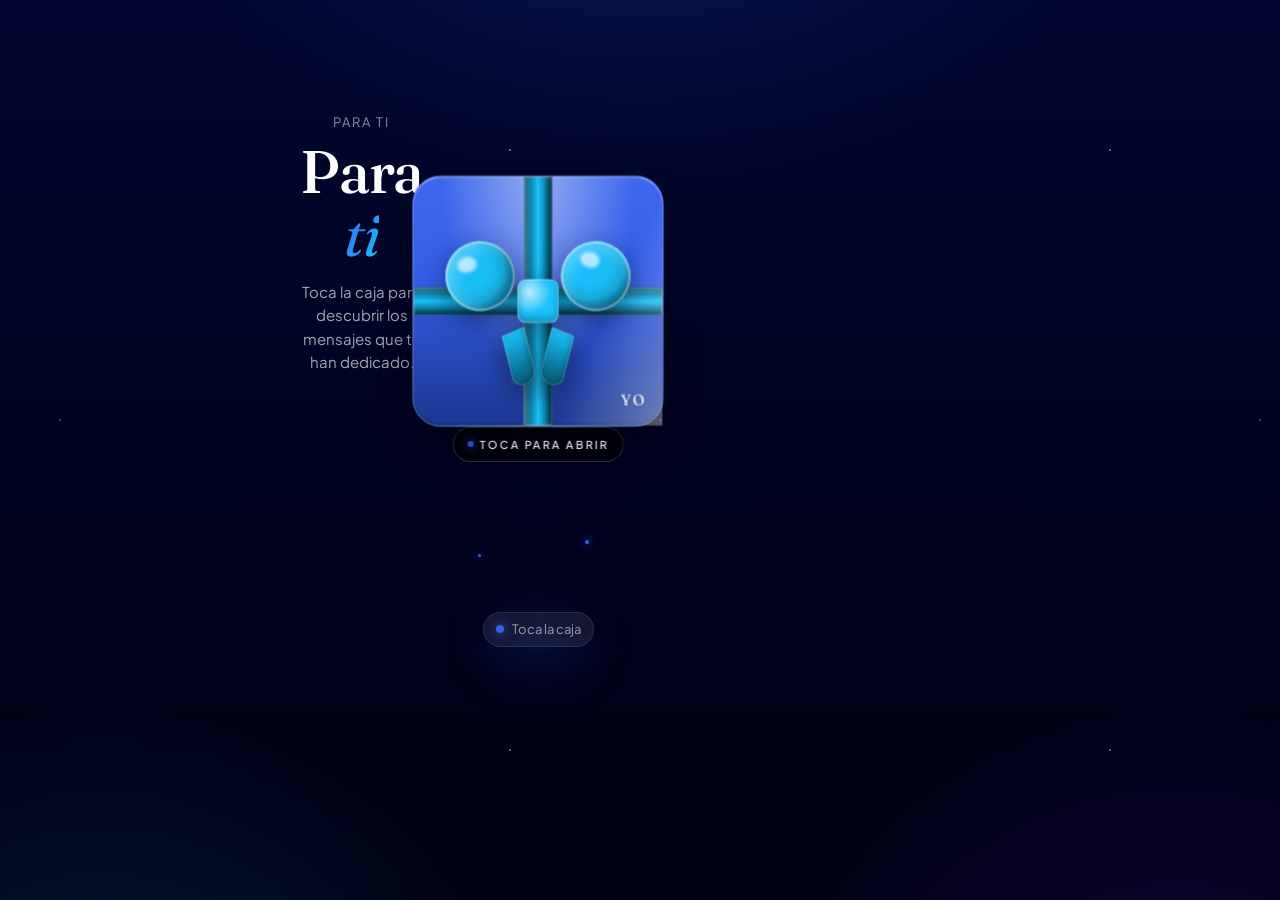
==== commit 3d83daaf: "fix: caras se superponían sobre el texto (3D context roto) Causa raíz (de MDN + css-tricks): - .scen" ====
--- a/_template.html
+++ b/_template.html
@@ -45,6 +45,7 @@
           <div class="face face--back"></div>
           <div class="face face--right"></div>
           <div class="face face--left"></div>
+          <div class="face face--top"></div>
           <div class="face face--bottom"></div>
 
           <div class="lid">
--- a/assets/styles.css
+++ b/assets/styles.css
@@ -74,7 +74,9 @@
   position: relative;
   min-height: 100vh;
   isolation: isolate;
-  overflow: hidden;
+  /* ponytail: overflow:hidden estaba forzando transform-style:flat
+     y eso rompía el 3D (caras se superponían). Lo cambiamos por
+     un clip-path que no afecta el 3D. */
 }
 
 .scene::before {
@@ -88,6 +90,7 @@
     radial-gradient(50vmax 50vmax at 80% 100%, rgba(97, 26, 216, 0.22), transparent 70%),
     radial-gradient(50vmax 50vmax at 20% 100%, rgba(27, 197, 255, 0.18), transparent 70%),
     linear-gradient(180deg, #000839 0%, #00021a 60%, #000010 100%);
+  clip-path: inset(0);
 }
 
 .scene::after {
--- a/assets/box.css
+++ b/assets/box.css
@@ -19,8 +19,12 @@
   height: clamp(440px, 72vh, 640px);
   perspective: 1400px;
   perspective-origin: 50% 30%;
+  transform-style: preserve-3d;  /* ponytail: faltaba — el contexto 3D
+                                    no se establecía y las caras se
+                                    superponían sobre el texto. */
   user-select: none;
   -webkit-tap-highlight-color: transparent;
+  margin: 24px 0;
 }
 
 .box-stage::before {
@@ -34,8 +38,8 @@
   height: 90px;
   border-radius: 50%;
   background:
-    linear-gradient(transparent 49%, rgba(255,255,255,0.07) 50%, transparent 51%) 0 0 / 100% 24px,
-    linear-gradient(90deg, transparent 49%, rgba(255,255,255,0.07) 50%, transparent 51%) 0 0 / 24px 100%,
+    linear-gradient(transparent 49%, rgba(255,255,255,0.10) 50%, transparent 51%) 0 0 / 100% 18px,
+    linear-gradient(90deg, transparent 49%, rgba(255,255,255,0.10) 50%, transparent 51%) 0 0 / 18px 100%,
     radial-gradient(ellipse at center, rgba(0, 8, 57, 0.6), transparent 70%);
   transform: translateX(-50%) rotateX(72deg);
   z-index: 0;
@@ -149,6 +153,8 @@
     inset 0 1px 0 rgba(255,255,255,0.30),
     inset 0 -2px 0 rgba(0,0,0,0.18),
     inset 0 0 50px rgba(0,0,0,0.12);
+  backface-visibility: hidden;  /* ponytail: evita caras superpuestas
+                                   al rotar (z-fighting) */
 }
 
 /* Cintas cruzadas (pintadas en cada cara) */
@@ -184,11 +190,18 @@
 .face--back   { transform: rotateY(180deg) translateZ(var(--half)); }
 .face--right  { transform: rotateY( 90deg) translateZ(var(--half)); }
 .face--left   { transform: rotateY(-90deg) translateZ(var(--half)); }
+.face--top {
+  transform: rotateX( 90deg) translateZ(var(--half));
+  background: color-mix(in oklab, var(--p-color) 75%, #000 25%);
+  box-shadow: inset 0 0 0 1px rgba(255,255,255,0.05);
+}
 .face--bottom {
   transform: rotateX(-90deg) translateZ(var(--half));
   background: color-mix(in oklab, var(--p-color) 50%, #000 50%);
   box-shadow: inset 0 0 0 1px rgba(255,255,255,0.05);
 }
+.face--top::before,
+.face--top::after,
 .face--bottom::before,
 .face--bottom::after { opacity: 0.35; }
 
@@ -198,7 +211,8 @@
   inset: 0;
   transform-style: preserve-3d;
   transform-origin: 50% 0%;
-  transform: translateZ(var(--half)) rotateX(0deg);
+  /* +2px para evitar z-fighting con .face--top del cubo */
+  transform: translateZ(calc(var(--half) + 2px)) rotateX(0deg);
   transition: transform 900ms var(--ease-spring);
   z-index: 3;
   border-radius: var(--r);
@@ -209,7 +223,7 @@
   inset: 0;
   border-radius: inherit;
   background:
-    radial-gradient(ellipse at 50% 0%, rgba(255,255,255,0.40) 0%, transparent 55%),
+    radial-gradient(ellipse at 50% 0%, rgba(255,255,255,0.45) 0%, transparent 55%),
     linear-gradient(180deg,
       color-mix(in oklab, var(--p-color) 95%, #fff 5%) 0%,
       var(--p-color) 40%,
@@ -218,7 +232,8 @@
   box-shadow:
     inset 0 1px 0 rgba(255,255,255,0.40),
     inset 0 -2px 0 rgba(0,0,0,0.20),
-    0 18px 36px -10px rgba(0,0,0,0.55);
+    0 18px 36px -10px rgba(0,0,0,0.55),
+    0 0 0 1px rgba(0,0,0,0.10);
 }
 
 /* Cruz de cintas sobre la tapa: horizontal (::after) y vertical (elemento HTML) */
@@ -379,7 +394,7 @@
 
 /* ---------- Apertura --------------------------------------------------- */
 .box.is-open .lid {
-  transform: translateZ(var(--half)) rotateX(-160deg);
+  transform: translateZ(calc(var(--half) + 2px)) rotateX(-160deg);
 }
 
 .box.is-open {
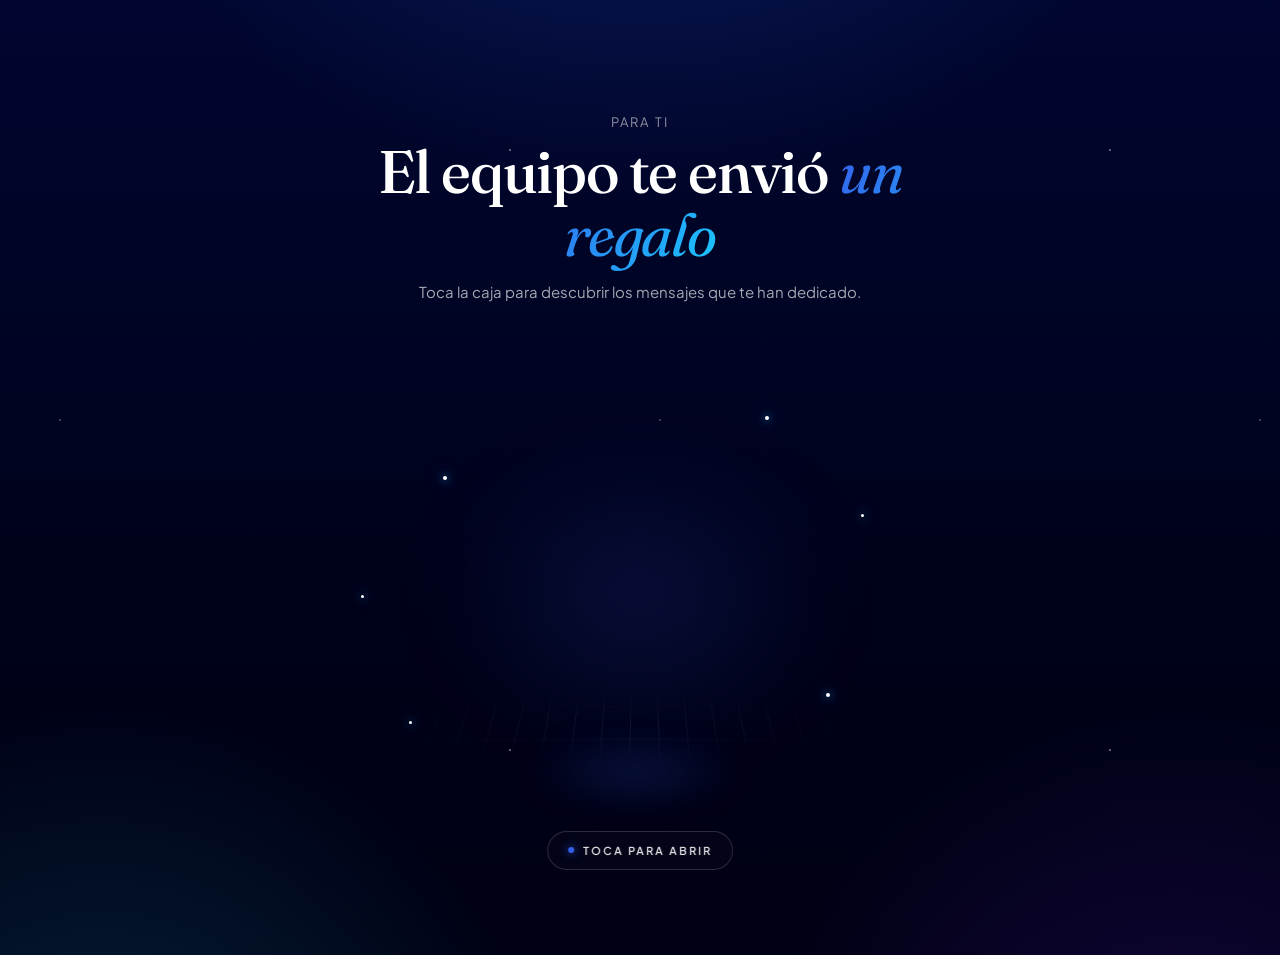
==== commit 4de47a80: "feat: caja de regalo 3D real — cubo biselado, tapa que salta y cartitas La caja nunca fue 3D. `.box`" ====
--- a/_template.html
+++ b/_template.html
@@ -4,11 +4,11 @@
   <meta charset="utf-8" />
   <meta name="viewport" content="width=device-width, initial-scale=1, viewport-fit=cover" />
   <meta name="theme-color" content="#000839" />
-  <title>Para ti · Cajitas llenas de amor</title>
-  <meta name="description" content="Tu caja de mensajes del equipo. Toca la caja para descubrir los cariños que te han dedicado." />
+  <title>El equipo te envió un regalo · Cajitas llenas de amor</title>
+  <meta name="description" content="El equipo te envió un regalo. Toca la caja para descubrir los mensajes que te han dedicado." />
 
   <!-- Open Graph -->
-  <meta property="og:title" content="Tu caja de mensajes · Cajitas llenas de amor" />
+  <meta property="og:title" content="El equipo te envió un regalo 🎁" />
   <meta property="og:description" content="Toca la caja y descubre los mensajes que tus compañeros tienen para ti." />
   <meta property="og:type" content="website" />
 
@@ -20,6 +20,8 @@
     href="https://fonts.googleapis.com/css2?family=Fraunces:ital,opsz,wght@0,9..144,400;0,9..144,500;0,9..144,600;1,9..144,400&family=Plus+Jakarta+Sans:wght@400;500;600;700&display=swap"
   />
 
+  <link rel="icon" href="data:image/svg+xml,%3Csvg xmlns=%27http://www.w3.org/2000/svg%27 viewBox=%270 0 100 100%27%3E%3Ctext y=%27.9em%27 font-size=%2790%27%3E%F0%9F%8E%81%3C/text%3E%3C/svg%3E" />
+
   <link rel="stylesheet" href="./assets/styles.css" />
   <link rel="stylesheet" href="./assets/box.css" />
 </head>
@@ -28,63 +30,31 @@
     <div class="shell shell--narrow scene--solo">
       <section class="hero-person">
         <p class="hero-person__greeting" data-persona-greeting>Para ti</p>
-        <h1 data-persona-name>Para <em>ti</em></h1>
+        <h1>El equipo te envió <em>un regalo</em></h1>
         <p class="hero-person__sub" data-persona-sub>Toca la caja para descubrir los mensajes que te han dedicado.</p>
       </section>
 
-      <section class="box-stage" aria-label="Caja con mensajes">
-        <span class="glow" aria-hidden="true"></span>
-        <span class="sparkle" aria-hidden="true"></span>
-        <span class="sparkle" aria-hidden="true"></span>
-        <span class="sparkle" aria-hidden="true"></span>
-        <span class="sparkle" aria-hidden="true"></span>
-        <span class="sparkle" aria-hidden="true"></span>
+      <section class="box-stage" aria-label="Tu regalo">
+        <span class="stage__glow" aria-hidden="true"></span>
+        <span class="stage__floor" aria-hidden="true"></span>
+        <span class="stage__shadow" aria-hidden="true"></span>
+        <span class="stage__beam" aria-hidden="true"></span>
 
-        <div class="box" role="button" tabindex="0" aria-label="Toca para abrir la caja">
-          <div class="face face--front"></div>
-          <div class="face face--back"></div>
-          <div class="face face--right"></div>
-          <div class="face face--left"></div>
-          <div class="face face--top"></div>
-          <div class="face face--bottom"></div>
+        <span class="sparkle sparkle--1" aria-hidden="true"></span>
+        <span class="sparkle sparkle--2" aria-hidden="true"></span>
+        <span class="sparkle sparkle--3" aria-hidden="true"></span>
+        <span class="sparkle sparkle--4" aria-hidden="true"></span>
+        <span class="sparkle sparkle--5" aria-hidden="true"></span>
+        <span class="sparkle sparkle--6" aria-hidden="true"></span>
 
-          <div class="lid">
-            <div class="lid__top">
-              <span class="lid__ribbon-v" aria-hidden="true"></span>
-              <span class="lid__shine" aria-hidden="true"></span>
+        <div data-gift role="button" tabindex="0" aria-label="Abrir el regalo"></div>
 
-              <span class="bow" aria-hidden="true">
-                <span class="bow__loop bow__loop--left"></span>
-                <span class="bow__loop bow__loop--right"></span>
-                <span class="bow__knot"></span>
-                <span class="bow__tail bow__tail--left"></span>
-                <span class="bow__tail bow__tail--right"></span>
-              </span>
-
-              <span class="lid__initials" data-persona-initials>YO</span>
-            </div>
-          </div>
-
-          <span class="box-cta">Toca para abrir</span>
-        </div>
-
-        <div class="hint" role="status" aria-live="polite">
-          <span class="hint__pulse" aria-hidden="true"></span>
-          <span>Toca la caja</span>
-        </div>
+        <span class="gift-cta" aria-hidden="true">Toca para abrir</span>
       </section>
 
-      <section class="messages" data-persona-messages>
-        <h2 class="messages__title" data-persona-messages-title hidden>
-          <svg viewBox="0 0 24 24" fill="none" stroke="currentColor" stroke-width="2" stroke-linecap="round" stroke-linejoin="round" aria-hidden="true">
-            <path d="M21 15a2 2 0 0 1-2 2H7l-4 4V5a2 2 0 0 1 2-2h14a2 2 0 0 1 2 2z"/>
-          </svg>
-          <span class="messages__title-text">Mensajes para ti</span>
-          <span class="messages__count" data-persona-messages-count></span>
-        </h2>
-      </section>
+      <section class="messages" data-persona-messages hidden></section>
 
-      <section class="empty" data-persona-empty>
+      <section class="empty" data-persona-empty hidden>
         <span class="empty__icon" aria-hidden="true">💌</span>
         <h2>Tu caja se está llenando de cariño</h2>
         <p>Pronto encontrarás aquí los mensajes que el equipo tiene para ti. Vuelve cuando recibas la notificación ✨</p>
@@ -93,6 +63,7 @@
   </main>
 
   <script src="./assets/data.js"></script>
+  <script src="./assets/gift.js"></script>
   <script src="./assets/app.js"></script>
   <script src="./assets/confetti.js"></script>
   <script src="./assets/box.js"></script>
--- a/assets/styles.css
+++ b/assets/styles.css
@@ -57,6 +57,9 @@
 }
 
 img, svg { display: block; max-width: 100%; }
+
+/* el atributo hidden debe ganarle al display de los componentes */
+[hidden] { display: none !important; }
 
 button {
   font: inherit;
@@ -120,18 +123,17 @@
 
 .shell--narrow { max-width: 760px; }
 
-/* En páginas individuales (sin header) — más aire arriba */
+/* En páginas individuales (sin header) — más aire arriba.
+   ponytail: el display:flex rompía el contexto 3D del .box-stage.
+   Sin flex/block, los hijos se apilan normalmente y el 3D funciona. */
 .scene--solo {
   padding-top: clamp(40px, 7vw, 72px);
   padding-bottom: clamp(40px, 6vw, 60px);
   min-height: 100vh;
-  display: flex;
-  align-items: stretch;
 }
 
 .scene--solo > .shell {
   padding-top: 0;
-  width: 100%;
 }
 
 .header {
@@ -248,7 +250,8 @@
   position: relative;
   display: flex;
   flex-direction: column;
-  padding: 24px 22px 22px;
+  align-items: flex-start;
+  padding: 22px 22px 20px;
   border-radius: 22px;
   background: linear-gradient(160deg, rgba(255,255,255,0.05) 0%, rgba(255,255,255,0.02) 100%);
   border: 1px solid var(--c-line);
@@ -284,39 +287,6 @@
 
 .person:active { transform: translateY(0) scale(0.985); }
 
-.person__bubble {
-  position: relative;
-  width: 56px;
-  height: 56px;
-  border-radius: 50%;
-  display: grid;
-  place-items: center;
-  font-family: var(--f-display);
-  font-weight: 600;
-  font-size: 18px;
-  color: #fff;
-  background:
-    radial-gradient(60% 60% at 30% 30%, rgba(255,255,255,0.4), transparent 60%),
-    var(--p-color);
-  box-shadow:
-    0 0 0 1px rgba(255,255,255,0.1) inset,
-    0 8px 30px -10px var(--p-color);
-  margin-bottom: 16px;
-}
-
-.person__bubble::after {
-  /* mini caja de regalo animada en la bubble */
-  content: "";
-  position: absolute;
-  inset: -3px;
-  border-radius: inherit;
-  border: 1px dashed rgba(255,255,255,0.18);
-  opacity: 0;
-  transition: opacity var(--t-base) var(--ease-out);
-}
-
-.person:hover .person__bubble::after { opacity: 1; }
-
 .person__name {
   font-family: var(--f-display);
   font-size: 20px;
@@ -329,8 +299,10 @@
 .person__alias {
   font-size: 13px;
   color: rgba(255,255,255,0.55);
-  margin-bottom: 16px;
-}
+  margin: 0 0 16px;
+}
+
+.person__name:last-of-type { margin-bottom: 16px; }
 
 .person__cta {
   display: inline-flex;
@@ -425,32 +397,6 @@
   color: rgba(255,255,255,0.65);
 }
 
-/* Hint para que el usuario sepa que debe hacer clic */
-.hint {
-  display: inline-flex;
-  align-items: center;
-  gap: 8px;
-  margin-top: 18px;
-  font-size: 13px;
-  color: rgba(255,255,255,0.6);
-  padding: 6px 12px;
-  border-radius: 999px;
-  background: var(--c-fog);
-  border: 1px solid var(--c-line);
-  transition: opacity var(--t-base) var(--ease-out);
-}
-
-.hint.is-hidden { opacity: 0; pointer-events: none; }
-
-.hint__pulse {
-  width: 8px;
-  height: 8px;
-  border-radius: 50%;
-  background: var(--p-color);
-  box-shadow: 0 0 12px var(--p-color);
-  animation: pulse 1.6s var(--ease-in-out) infinite;
-}
-
 @keyframes pulse {
   0%, 100% { transform: scale(1); opacity: 1; }
   50% { transform: scale(1.4); opacity: 0.5; }
@@ -458,7 +404,8 @@
 
 /* ---------- Lista de mensajes -------------------------------------------- */
 .messages {
-  margin-top: clamp(40px, 6vw, 64px);
+  margin-top: clamp(16px, 3vw, 32px);
+  perspective: 900px;
   display: grid;
   grid-template-columns: repeat(auto-fill, minmax(280px, 1fr));
   gap: 16px;
@@ -509,17 +456,23 @@
   border-radius: 18px;
   background: linear-gradient(160deg, rgba(255,255,255,0.05) 0%, rgba(255,255,255,0.02) 100%);
   border: 1px solid var(--c-line);
-  transition: transform var(--t-base) var(--ease-out), border-color var(--t-base) var(--ease-out);
-  /* estado de entrada: cae y aparece con un pop */
+  /* Entrada: la tarjeta sale despedida de la caja — sube, se endereza
+     y aterriza. Por eso el rotateX y el origen arriba. */
   opacity: 0;
-  transform: translateY(24px) scale(0.85);
-  transition: opacity 600ms var(--ease-out), transform 600ms var(--ease-spring);
+  transform-origin: 50% -40%;
+  transform: translateY(56px) scale(0.72) rotateX(-32deg);
+  transition: opacity 620ms var(--ease-out), transform 820ms var(--ease-spring);
 }
 
 .messages.is-visible .message {
   opacity: 1;
-  transform: translateY(0) scale(1);
-  transition: opacity 600ms var(--ease-out), transform 600ms var(--ease-spring);
+  transform: translateY(0) scale(1) rotateX(0);
+}
+
+.messages.is-visible .message:hover {
+  border-color: rgba(255,255,255,0.2);
+  transform: translateY(-3px);
+  transition: transform var(--t-base) var(--ease-out), border-color var(--t-base) var(--ease-out);
 }
 
 .message::before {
@@ -530,11 +483,6 @@
   background: linear-gradient(160deg, var(--p-color) 0%, transparent 60%);
   opacity: 0.05;
   pointer-events: none;
-}
-
-.message:hover {
-  transform: translateY(-2px);
-  border-color: rgba(255,255,255,0.2);
 }
 
 .message__from {
@@ -703,7 +651,6 @@
     animation-iteration-count: 1 !important;
     transition-duration: 0.01ms !important;
   }
-  .hint__pulse { animation: none; }
 }
 
 /* ---------- Mobile tweaks ------------------------------------------------ */
--- a/assets/box.css
+++ b/assets/box.css
@@ -1,499 +1,724 @@
 /* =========================================================================
    Cajitas llenas de amor — box.css
-   Gift box 3D con esquinas redondeadas + listón + moño. Sin libs.
-   ========================================================================= */
-
-:root {
-  --box: 230px;                              /* arista del cubo */
-  --half: calc(var(--box) / 2);
-  --ribbon: 26px;                            /* ancho de la cinta */
-  --r: 26px;                                 /* border-radius de la caja */
-}
-
-/* ---------- Escenario -------------------------------------------------- */
+   Caja de regalo 3D estilo "clay render": cubo BISELADO de verdad.
+
+   Cada cubo = 6 caras planas + 12 biseles a 45° que redondean las aristas.
+   El cuerpo va abierto por arriba (sin cara superior) y la tapa es otro
+   cubo biselado, un poco más ancho, que se levanta y se aparta al abrir.
+
+   Geometría (cubo de ancho W, alto H, bisel C):
+     · caras      → (W-2C) × (H-2C), a W/2 ó H/2 sobre su normal
+     · biseles    → plano a 45°, a distancia (H+W-2C)/(2√2) sobre su normal
+                    con un corrimiento (W-H)/(2√2) dentro del plano
+     · biseles verticales → a (W-C)/√2, sin corrimiento (planta cuadrada)
+   ========================================================================= */
+
+/* =========================================================================
+   1. La pieza
+   ========================================================================= */
+.gift {
+  /* --- medidas --- */
+  --bw: 214px;                    /* ancho y profundidad del cuerpo  */
+  --bh: 168px;                    /* alto del cuerpo                 */
+  --lip: 12px;                    /* cuánto sobresale la tapa         */
+  --lh: 66px;                     /* alto de la tapa                 */
+  --c: 20px;                      /* tamaño del bisel (lo "redondo") */
+  --lc: 15px;                     /* el de la tapa, que es más baja   */
+  --ribbon: 46px;                 /* ancho del listón                */
+  --lw: calc(var(--bw) + var(--lip) * 2);
+
+  /* --- ángulos: base 3/4 + parallax (--rx/--ry desde JS) --- */
+  --base-rx: -22;
+  --base-ry: -29;
+  --rx: 0;
+  --ry: 0;
+
+  /* --- material mate, iluminado desde arriba-frente-izquierda --- */
+  --s-top:    color-mix(in oklab, var(--p-color) 74%, #ffffff 26%);
+  --s-front:  color-mix(in oklab, var(--p-color) 96%, #ffffff  4%);
+  --s-left:   color-mix(in oklab, var(--p-color) 80%, #000000 20%);
+  --s-right:  color-mix(in oklab, var(--p-color) 55%, #000000 45%);
+  --s-back:   color-mix(in oklab, var(--p-color) 40%, #000000 60%);
+  --s-bottom: color-mix(in oklab, var(--p-color) 26%, #000000 74%);
+  --s-in:     color-mix(in oklab, var(--p-color) 46%, #000000 54%);
+
+  /* listón: casi blanco, con un toque del color suave */
+  --rib:      color-mix(in oklab, var(--p-soft) 10%, #ffffff 90%);
+  --rib-edge: color-mix(in oklab, var(--p-soft) 34%, #ffffff 66%);
+  --rib-dim:  color-mix(in oklab, var(--p-soft) 30%, #000000 70%);
+
+  position: relative;
+  width: var(--bw);
+  height: var(--bh);
+  transform-style: preserve-3d;
+  transform:
+    rotateX(calc((var(--base-rx) + var(--rx)) * 1deg))
+    rotateY(calc((var(--base-ry) + var(--ry)) * 1deg));
+  transition: transform 480ms var(--ease-out);
+  will-change: transform;
+}
+
+/* =========================================================================
+   2. Cubo biselado — variables derivadas
+   ========================================================================= */
+.gift__body,
+.gift__lid {
+  position: absolute;
+  transform-style: preserve-3d;
+
+  --c2: calc(var(--c) * 1.41421);                                  /* ancho del bisel */
+  --fw: calc(var(--w) - var(--c) * 2);                             /* cara: ancho     */
+  --fh: calc(var(--h) - var(--c) * 2);                             /* cara: alto      */
+  --ew: calc(var(--w) - var(--c) * 1.45);                          /* bisel: largo H  */
+  --eh: calc(var(--h) - var(--c) * 1.45);                          /* bisel: largo V  */
+  --dv: calc((var(--h) + var(--w) - var(--c) * 2) / 2.82843);      /* bisel: distancia */
+  --ov: calc((var(--w) - var(--h)) / 2.82843);                     /* bisel: corrimiento */
+  --nov: calc(var(--ov) * -1);
+  --dh: calc((var(--w) - var(--c)) / 1.41421);                     /* bisel vertical   */
+  --rh: calc(var(--ribbon) / 2);
+
+  /* Capas de pintura reutilizables.
+     --band / --band-h son el listón; --ao es el sombreado suave de la cara. */
+  --band: linear-gradient(90deg,
+    transparent calc(50% - var(--rh)),
+    var(--rib-edge) calc(50% - var(--rh)),
+    var(--rib) calc(50% - var(--rh) + 6px),
+    var(--rib) calc(50% + var(--rh) - 6px),
+    var(--rib-edge) calc(50% + var(--rh)),
+    transparent calc(50% + var(--rh)));
+
+  --band-h: linear-gradient(0deg,
+    transparent calc(50% - var(--rh)),
+    var(--rib-edge) calc(50% - var(--rh)),
+    var(--rib) calc(50% - var(--rh) + 6px),
+    var(--rib) calc(50% + var(--rh) - 6px),
+    var(--rib-edge) calc(50% + var(--rh)),
+    transparent calc(50% + var(--rh)));
+
+  --ao: radial-gradient(150% 150% at 34% 12%,
+    rgba(255, 255, 255, 0.085) 0%,
+    rgba(255, 255, 255, 0.0) 55%);
+}
+
+.gift__body { --w: var(--bw); --h: var(--bh); inset: 0; }
+
+.gift__lid {
+  --w: var(--lw);
+  --h: var(--lh);
+  --c: var(--lc);
+  left: 50%;
+  top: 0;
+  width: var(--lw);
+  height: var(--lh);
+  margin-left: calc(var(--lw) / -2);
+  transform: translate3d(0, 0, 0);
+  z-index: 3;
+}
+
+/* ---------- Caras ------------------------------------------------------ */
+.face,
+.bv {
+  position: absolute;
+  left: 50%;
+  top: 50%;
+  background-color: var(--s);
+  backface-visibility: hidden;
+}
+
+.face {
+  width: var(--fw);
+  height: var(--fh);
+  margin-left: calc(var(--fw) / -2);
+  margin-top: calc(var(--fh) / -2);
+  border-radius: calc(var(--c) * 0.30);
+}
+
+.face--front  { background-color: var(--s-front);  background-image: var(--band), var(--ao);
+                transform: translateZ(calc(var(--w) / 2)); }
+.face--back   { background-color: var(--s-back);   background-image: var(--band), var(--ao);
+                transform: rotateY(180deg) translateZ(calc(var(--w) / 2)); }
+.face--right  { background-color: var(--s-right);  background-image: var(--band), var(--ao);
+                transform: rotateY( 90deg) translateZ(calc(var(--w) / 2)); }
+.face--left   { background-color: var(--s-left);   background-image: var(--band), var(--ao);
+                transform: rotateY(-90deg) translateZ(calc(var(--w) / 2)); }
+
+.face--top,
+.face--bottom {
+  height: var(--fw);
+  margin-top: calc(var(--fw) / -2);
+}
+
+/* arriba y abajo el listón se cruza */
+.face--top    { background-color: var(--s-top);
+                background-image: var(--band), var(--band-h), var(--ao);
+                transform: rotateX( 90deg) translateZ(calc(var(--h) / 2)); }
+.face--bottom { background-color: var(--s-bottom);
+                background-image: var(--band), var(--band-h);
+                transform: rotateX(-90deg) translateZ(calc(var(--h) / 2)); }
+
+/* ---------- Biseles -----------------------------------------------------
+   Cada bisel lleva un degradado de la cara A a la cara B: es lo que hace
+   que la arista se lea REDONDA y no como un chaflán plano.
+   ------------------------------------------------------------------------ */
+.bv { border-radius: calc(var(--c2) / 2); }
+
+/* aristas que corren de izquierda a derecha */
+.bv--tf, .bv--tb, .bv--bf, .bv--bb,
+/* aristas que corren de frente a fondo */
+.bv--tl, .bv--tr, .bv--bl, .bv--br {
+  width: var(--ew);
+  height: var(--c2);
+  margin-left: calc(var(--ew) / -2);
+  margin-top: calc(var(--c2) / -2);
+}
+
+.bv--tf { background-image: var(--band), linear-gradient(180deg, var(--s-top), var(--s-front));
+          transform: rotateX(  45deg) translate3d(0, var(--ov),  var(--dv)); }
+.bv--tb { background-image: var(--band), linear-gradient(180deg, var(--s-back), var(--s-top));
+          transform: rotateX( 135deg) translate3d(0, var(--nov), var(--dv)); }
+.bv--bf { background-image: var(--band), linear-gradient(180deg, var(--s-front), var(--s-bottom));
+          transform: rotateX( -45deg) translate3d(0, var(--nov), var(--dv)); }
+.bv--bb { background-image: var(--band), linear-gradient(180deg, var(--s-bottom), var(--s-back));
+          transform: rotateX(-135deg) translate3d(0, var(--ov),  var(--dv)); }
+
+.bv--tr { background-image: var(--band), linear-gradient(180deg, var(--s-top), var(--s-right));
+          transform: rotateZ( -45deg) rotateY(90deg) translate3d(0, var(--ov),  var(--dv)); }
+.bv--tl { background-image: var(--band), linear-gradient(180deg, var(--s-left), var(--s-top));
+          transform: rotateZ(-135deg) rotateY(90deg) translate3d(0, var(--nov), var(--dv)); }
+.bv--br { background-image: var(--band), linear-gradient(180deg, var(--s-right), var(--s-bottom));
+          transform: rotateZ(  45deg) rotateY(90deg) translate3d(0, var(--nov), var(--dv)); }
+.bv--bl { background-image: var(--band), linear-gradient(180deg, var(--s-bottom), var(--s-left));
+          transform: rotateZ( 135deg) rotateY(90deg) translate3d(0, var(--ov),  var(--dv)); }
+
+/* aristas verticales (las 4 esquinas en planta) — el listón no pasa por aquí */
+.bv--lf, .bv--rf, .bv--lb, .bv--rb {
+  width: var(--c2);
+  height: var(--eh);
+  margin-left: calc(var(--c2) / -2);
+  margin-top: calc(var(--eh) / -2);
+}
+
+.bv--rf { background-image: linear-gradient(90deg, var(--s-front), var(--s-right));
+          transform: rotateY(  45deg) translateZ(var(--dh)); }
+.bv--lf { background-image: linear-gradient(90deg, var(--s-left), var(--s-front));
+          transform: rotateY( -45deg) translateZ(var(--dh)); }
+.bv--rb { background-image: linear-gradient(90deg, var(--s-right), var(--s-back));
+          transform: rotateY( 135deg) translateZ(var(--dh)); }
+.bv--lb { background-image: linear-gradient(90deg, var(--s-back), var(--s-left));
+          transform: rotateY(-135deg) translateZ(var(--dh)); }
+
+/* =========================================================================
+   4. Interior (se ve al abrir)
+   ========================================================================= */
+.inner {
+  position: absolute;
+  left: 50%;
+  top: 50%;
+  width: calc(var(--w) - var(--c));
+  height: calc(var(--h) - var(--c) * 0.2);
+  margin-left: calc((var(--w) - var(--c)) / -2);
+  margin-top: calc((var(--h) - var(--c) * 0.2) / -2);
+  background: linear-gradient(180deg,
+    color-mix(in oklab, var(--s-in) 55%, #000 45%) 0%,
+    var(--s-in) 100%);
+  box-shadow: inset 0 22px 26px -14px rgba(0, 0, 0, 0.75);
+  backface-visibility: hidden;
+}
+
+.inner--back  { transform: translateZ(calc(var(--w) / -2 + 2px)); filter: brightness(1.55); }
+.inner--front { transform: rotateY(180deg) translateZ(calc(var(--w) / -2 + 2px)); filter: brightness(0.5); }
+.inner--left  { transform: rotateY( 90deg) translateZ(calc(var(--w) / -2 + 2px)); filter: brightness(1.2); }
+.inner--right { transform: rotateY(-90deg) translateZ(calc(var(--w) / -2 + 2px)); filter: brightness(0.72); }
+
+.gift__floor {
+  position: absolute;
+  left: 50%;
+  top: 50%;
+  width: var(--fw);
+  height: var(--fw);
+  margin-left: calc(var(--fw) / -2);
+  margin-top: calc(var(--fw) / -2);
+  background: radial-gradient(ellipse at 50% 34%,
+    color-mix(in oklab, var(--p-color) 34%, #000 66%) 0%,
+    color-mix(in oklab, var(--p-color) 12%, #000 88%) 80%);
+  transform: rotateX(90deg) translateZ(calc((var(--h) / 2 - var(--c)) * -1));
+  backface-visibility: hidden;
+}
+
+/* ---------- Cartitas: salen volando de la caja al abrirla -------------- */
+.note {
+  --ny: 34%;                       /* escondidas dentro de la caja */
+  --nx: 0%;
+  --nrot: 0deg;
+  --nz: 0px;
+  --nscale: 0.8;
+  position: absolute;
+  left: 50%;
+  top: 50%;
+  width: calc(var(--w) * 0.42);
+  height: calc(var(--w) * 0.50);
+  margin-left: calc(var(--w) * -0.21);
+  margin-top: calc(var(--w) * -0.25);
+  padding: calc(var(--w) * 0.07) calc(var(--w) * 0.06);
+  display: flex;
+  flex-direction: column;
+  justify-content: center;
+  gap: calc(var(--w) * 0.035);
+  border-radius: calc(var(--w) * 0.022);
+  background: linear-gradient(155deg, #ffffff 0%, #eef1ff 62%, #d9dffa 100%);
+  box-shadow:
+    0 14px 26px -12px rgba(0, 0, 0, 0.85),
+    inset 0 1px 0 rgba(255, 255, 255, 0.9);
+  transform:
+    translate(var(--nx), var(--ny))
+    translateZ(var(--nz))
+    rotate(var(--nrot))
+    scale(var(--nscale));
+  transition: transform 1150ms var(--ease-spring), opacity 400ms var(--ease-out);
+  backface-visibility: hidden;
+  z-index: 1;
+}
+
+.note__line {
+  height: calc(var(--w) * 0.016);
+  border-radius: 999px;
+  background: color-mix(in oklab, var(--p-color) 30%, #c9d0ee 70%);
+}
+
+.note__line:nth-child(2) { width: 78%; }
+.note__line:nth-child(3) { width: 92%; }
+
+.note__heart {
+  margin-top: calc(var(--w) * 0.03);
+  width: calc(var(--w) * 0.075);
+  height: calc(var(--w) * 0.075);
+  align-self: flex-end;
+  border-radius: 50% 50% 50% 50% / 60% 60% 40% 40%;
+  background: var(--p-color);
+  box-shadow: 0 0 0 2px color-mix(in oklab, var(--p-color) 26%, #fff 74%);
+}
+
+.note--a { --nz: 26px; }
+.note--b { --nz: 34px; }
+.note--c { --nz: 14px; }
+
+.gift.is-open .note--a {
+  --ny: -86%; --nx: -54%; --nrot: -19deg; --nscale: 1;
+  transition-delay: 430ms;
+}
+.gift.is-open .note--b {
+  --ny: -70%; --nx:  56%; --nrot:  17deg; --nscale: 1;
+  transition-delay: 510ms;
+}
+.gift.is-open .note--c {
+  --ny: -116%; --nx: 0%; --nrot: -4deg; --nscale: 1.06;
+  transition-delay: 580ms;
+}
+
+/* ---------- Etiqueta con iniciales ------------------------------------- */
+.tag {
+  position: absolute;
+  left: calc(var(--c) + var(--w) * 0.045);
+  bottom: calc(var(--c) + var(--h) * 0.06);
+  display: grid;
+  place-items: center;
+  padding: calc(var(--w) * 0.028) calc(var(--w) * 0.055);
+  border-radius: 3px 9px 9px 3px;
+  background: linear-gradient(152deg, #fffaf1 0%, #e6dbc5 100%);
+  box-shadow: 0 8px 16px -8px rgba(0, 0, 0, 0.85);
+  transform: translateZ(calc(var(--w) / 2 + 4px)) rotate(-4deg);
+  backface-visibility: hidden;
+  z-index: 2;
+}
+
+.tag__text {
+  font-family: var(--f-display);
+  font-weight: 600;
+  font-size: calc(var(--w) * 0.058);
+  line-height: 1;
+  letter-spacing: 0.08em;
+  color: #2b2519;
+}
+
+/* =========================================================================
+   5. Moño 3D
+      Espacio local del moño: +x derecha, +y hacia el frente, +z ARRIBA.
+   ========================================================================= */
+.bow {
+  position: absolute;
+  left: 50%;
+  top: 50%;
+  width: 0;
+  height: 0;
+  transform-style: preserve-3d;
+  transform: rotateX(90deg) translateZ(calc(var(--h) / 2));
+  z-index: 4;
+}
+
+.bow__loop,
+.bow__knot,
+.bow__tail { position: absolute; left: 0; top: 0; }
+
+.bow__loop {
+  width: calc(var(--w) * 0.30);
+  height: calc(var(--w) * 0.36);
+  margin-left: calc(var(--w) * -0.15);
+  margin-top: calc(var(--w) * -0.18);
+  border-radius: 52% 48% 22% 78% / 62% 70% 30% 38%;
+  background:
+    radial-gradient(ellipse at 34% 22%, #ffffff 0%, transparent 62%),
+    linear-gradient(150deg, var(--rib) 0%, var(--rib-edge) 62%,
+      color-mix(in oklab, var(--p-soft) 42%, #ffffff 58%) 100%);
+  box-shadow:
+    inset -5px -9px 20px rgba(0, 0, 0, 0.14),
+    inset 0 -14px 16px -10px color-mix(in oklab, var(--p-soft) 55%, #000 45%),
+    0 14px 20px -12px rgba(0, 0, 0, 0.75);
+  overflow: hidden;
+}
+
+/* el doblez de la cinta al entrar al nudo */
+.bow__loop::after {
+  content: "";
+  position: absolute;
+  left: -18%;
+  bottom: -34%;
+  width: 90%;
+  height: 72%;
+  border-radius: 50%;
+  background: radial-gradient(ellipse at 50% 0%,
+    color-mix(in oklab, var(--p-soft) 46%, #000 54%) 0%,
+    transparent 72%);
+  opacity: 0.34;
+}
+
+.bow__loop--right::after { left: auto; right: -18%; }
+
+.bow__loop--left {
+  transform:
+    rotateZ(-22deg)                        /* abre hacia la izquierda */
+    rotateX(-74deg)                        /* se para sobre la tapa   */
+    translate(calc(var(--w) * -0.115), calc(var(--w) * -0.155))
+    rotate(-19deg);
+}
+
+.bow__loop--right {
+  border-radius: 48% 52% 78% 22% / 70% 62% 38% 30%;
+  transform:
+    rotateZ(22deg)
+    rotateX(-74deg)
+    translate(calc(var(--w) * 0.115), calc(var(--w) * -0.155))
+    rotate(19deg);
+}
+
+.bow__knot {
+  width: calc(var(--w) * 0.19);
+  height: calc(var(--w) * 0.165);
+  margin-left: calc(var(--w) * -0.095);
+  margin-top: calc(var(--w) * -0.0825);
+  border-radius: 46% 54% 50% 50% / 54% 46% 54% 46%;
+  background:
+    radial-gradient(circle at 34% 28%, #ffffff 0%, transparent 56%),
+    linear-gradient(152deg, var(--rib) 0%, var(--rib-edge) 100%);
+  box-shadow:
+    inset -3px -5px 12px rgba(0, 0, 0, 0.18),
+    0 8px 14px -7px rgba(0, 0, 0, 0.8);
+  transform: rotateX(-72deg) translateY(calc(var(--w) * -0.035)) translateZ(calc(var(--w) * 0.045));
+  z-index: 3;
+}
+
+.bow__tail {
+  width: calc(var(--w) * 0.105);
+  height: calc(var(--w) * 0.40);
+  margin-left: calc(var(--w) * -0.0525);
+  border-radius: 4px 4px 46% 46%;
+  background: linear-gradient(180deg,
+    var(--rib) 0%,
+    var(--rib-edge) 58%,
+    color-mix(in oklab, var(--p-soft) 46%, #ffffff 54%) 100%);
+  box-shadow: 0 8px 14px -9px rgba(0, 0, 0, 0.85);
+}
+
+.bow__tail--left  { transform: rotateZ(-62deg) rotateX(-12deg) translateY(calc(var(--w) * 0.02)) translateZ(2px); }
+.bow__tail--right { transform: rotateZ( 62deg) rotateX(-12deg) translateY(calc(var(--w) * 0.02)) translateZ(2px); }
+
+/* =========================================================================
+   6. Apertura
+   ========================================================================= */
+.gift.is-open .gift__lid {
+  animation: lidOff 1500ms var(--ease-out) forwards;
+}
+
+@keyframes lidOff {
+  0% {
+    transform: translate3d(0, 0, 0);
+  }
+  38% {
+    transform: translate3d(0, calc(var(--bh) * -0.95), 0) rotateZ(-5deg);
+  }
+  100% {
+    /* Nota: con la caja girada -29°, empujar la tapa en -Z la manda a la
+       derecha Y hacia el fondo — por eso se ve más pequeña y no estorba. */
+    transform:
+      translate3d(calc(var(--lw) * 0.06), calc(var(--bh) * -0.76), calc(var(--lw) * -0.42))
+      rotateZ(-15deg) rotateX(-17deg) rotateY(-9deg);
+  }
+}
+
+.gift.is-open { cursor: default; }
+
+/* =========================================================================
+   7. Escenario
+   ========================================================================= */
 .box-stage {
   position: relative;
   display: grid;
   place-items: center;
   width: 100%;
-  height: clamp(440px, 72vh, 640px);
-  perspective: 1400px;
-  perspective-origin: 50% 30%;
-  transform-style: preserve-3d;  /* ponytail: faltaba — el contexto 3D
-                                    no se establecía y las caras se
-                                    superponían sobre el texto. */
+  height: clamp(430px, 60vh, 545px);
+  perspective: 1150px;
+  perspective-origin: 50% 44%;
   user-select: none;
   -webkit-tap-highlight-color: transparent;
-  margin: 24px 0;
-}
-
-.box-stage::before {
-  /* suelo con líneas de perspectiva */
-  content: "";
-  position: absolute;
-  bottom: 6%;
-  left: 50%;
-  width: 75%;
-  max-width: 560px;
-  height: 90px;
+  margin: 4px 0 clamp(8px, 2vw, 20px);
+}
+
+.box-stage .gift {
+  cursor: pointer;
+  z-index: 2;
+  animation: giftFloat 6s var(--ease-in-out) infinite;
+}
+
+@keyframes giftFloat {
+  0%, 100% { translate: 0 0; }
+  50%      { translate: 0 -15px; }
+}
+
+.box-stage .gift:active { scale: 0.98; }
+
+/* Piso en perspectiva */
+.stage__floor {
+  position: absolute;
+  left: 50%;
+  bottom: 11%;
+  width: min(80%, 580px);
+  aspect-ratio: 3 / 1;
+  margin-left: min(-40%, -290px);
+  transform: rotateX(74deg);
   border-radius: 50%;
   background:
-    linear-gradient(transparent 49%, rgba(255,255,255,0.10) 50%, transparent 51%) 0 0 / 100% 18px,
-    linear-gradient(90deg, transparent 49%, rgba(255,255,255,0.10) 50%, transparent 51%) 0 0 / 18px 100%,
-    radial-gradient(ellipse at center, rgba(0, 8, 57, 0.6), transparent 70%);
-  transform: translateX(-50%) rotateX(72deg);
+    repeating-linear-gradient(0deg,  rgba(255,255,255,0.075) 0 1px, transparent 1px 28px),
+    repeating-linear-gradient(90deg, rgba(255,255,255,0.075) 0 1px, transparent 1px 28px);
+  -webkit-mask-image: radial-gradient(ellipse at center, #000 6%, transparent 66%);
+          mask-image: radial-gradient(ellipse at center, #000 6%, transparent 66%);
+  opacity: 0.8;
+  pointer-events: none;
   z-index: 0;
+}
+
+/* Sombra de contacto */
+.stage__shadow {
+  position: absolute;
+  left: 50%;
+  bottom: 15%;
+  width: min(44%, 290px);
+  height: 44px;
+  margin-left: min(-22%, -145px);
+  border-radius: 50%;
+  background: radial-gradient(closest-side,
+    color-mix(in oklab, var(--p-color) 65%, #000 35%) 0%, transparent 74%);
+  filter: blur(20px);
+  opacity: 0.9;
   pointer-events: none;
-  opacity: 0.7;
-}
-
-.box-stage::after {
-  /* sombra de contacto */
-  content: "";
-  position: absolute;
-  bottom: 10%;
-  left: 50%;
-  width: 70%;
-  max-width: 500px;
-  height: 60px;
+  z-index: 0;
+  transition: opacity var(--t-slow) var(--ease-out), filter var(--t-slow) var(--ease-out);
+}
+
+.box-stage.is-open .stage__shadow { opacity: 1; filter: blur(28px); }
+
+/* Halo detrás */
+.stage__glow {
+  position: absolute;
+  left: 50%;
+  top: 18%;
+  width: min(74%, 500px);
+  height: 330px;
+  margin-left: min(-37%, -250px);
   border-radius: 50%;
-  background: radial-gradient(closest-side, var(--p-color), transparent 70%);
-  filter: blur(30px);
-  transform: translateX(-50%);
+  background: radial-gradient(closest-side, var(--p-color), transparent 72%);
+  filter: blur(62px);
+  opacity: 0.24;
+  pointer-events: none;
   z-index: 0;
+  transition: opacity 900ms var(--ease-out);
+}
+
+.box-stage.is-open .stage__glow { opacity: 0.45; }
+
+/* Haz de luz al abrir */
+.stage__beam {
+  position: absolute;
+  left: 50%;
+  top: 14%;
+  width: min(50%, 320px);
+  height: 300px;
+  margin-left: min(-25%, -160px);
+  border-radius: 50% 50% 46% 46%;
+  background: radial-gradient(ellipse at 50% 100%,
+    #ffffff 0%,
+    color-mix(in oklab, var(--p-soft) 55%, transparent) 34%,
+    transparent 70%);
+  filter: blur(16px);
+  opacity: 0;
+  transform: scaleY(0.35);
+  transform-origin: 50% 100%;
   pointer-events: none;
-  opacity: 0.5;
-  transition: opacity var(--t-slow) var(--ease-out), filter var(--t-slow) var(--ease-out);
-}
-
-.box-stage.is-open::after { opacity: 0.95; filter: blur(40px); }
-
-.glow {
-  position: absolute;
-  top: 16%;
-  left: 50%;
-  width: 75%;
-  max-width: 500px;
-  height: 340px;
-  border-radius: 50%;
-  background: radial-gradient(closest-side, var(--p-color), transparent 70%);
-  filter: blur(56px);
-  transform: translateX(-50%);
-  opacity: 0.18;
-  z-index: 0;
-  pointer-events: none;
-  transition: opacity var(--t-slow) var(--ease-out);
-}
-
-.box-stage.is-open .glow { opacity: 0.32; }
-
-/* Sparkles (estrellas brillantes alrededor) */
+  z-index: 1;
+  mix-blend-mode: screen;
+  transition: opacity 700ms var(--ease-out) 350ms, transform 1000ms var(--ease-out) 350ms;
+}
+
+.box-stage.is-open .stage__beam { opacity: 0.5; transform: scaleY(1); }
+
+/* Destellos */
 .sparkle {
   position: absolute;
   width: 4px;
   height: 4px;
   border-radius: 50%;
-  background: var(--p-color);
-  box-shadow: 0 0 8px var(--p-color), 0 0 16px var(--p-color);
+  background: #fff;
+  box-shadow: 0 0 8px var(--p-soft), 0 0 18px var(--p-color);
   pointer-events: none;
   z-index: 1;
-  animation: sparkle 2.4s var(--ease-in-out) infinite;
-}
-
-.sparkle:nth-child(2) { top: 22%; left: 28%; animation-delay: 0s; }
-.sparkle:nth-child(3) { top: 30%; right: 22%; animation-delay: 0.6s; width: 3px; height: 3px; }
-.sparkle:nth-child(4) { top: 18%; right: 32%; animation-delay: 1.1s; }
-.sparkle:nth-child(5) { bottom: 28%; left: 24%; animation-delay: 1.6s; width: 3px; height: 3px; }
-.sparkle:nth-child(6) { bottom: 30%; right: 28%; animation-delay: 0.3s; }
+  animation: sparkle 3s var(--ease-in-out) infinite;
+}
+
+.sparkle--1 { top: 26%; left: 21%;  animation-delay: 0s; }
+.sparkle--2 { top: 33%; right: 17%; animation-delay: 0.8s; width: 3px; height: 3px; }
+.sparkle--3 { top: 15%; right: 31%; animation-delay: 1.5s; }
+.sparkle--4 { bottom: 28%; left: 16%; animation-delay: 2.1s; width: 3px; height: 3px; }
+.sparkle--5 { bottom: 33%; right: 22%; animation-delay: 0.4s; }
+.sparkle--6 { top: 48%; left: 9%;   animation-delay: 2.6s; width: 3px; height: 3px; }
 
 @keyframes sparkle {
-  0%, 100% { opacity: 0; transform: scale(0.6); }
-  50%      { opacity: 1; transform: scale(1.2); }
-}
-
-/* ---------- El cubo ---------------------------------------------------- */
-.box {
-  position: relative;
-  width: var(--box);
-  height: var(--box);
-  transform-style: preserve-3d;
-  transform:
-    rotateX(calc(var(--rx, 0) * 1deg))
-    rotateY(calc(var(--ry, 0) * 1deg));
-  transition: transform 600ms var(--ease-out);
-  will-change: transform;
-  cursor: pointer;
-  animation: float 4.8s var(--ease-in-out) infinite;
-  z-index: 1;
-}
-
-.box:active {
-  /* Incluye las rotaciones para no romper el parallax al hacer click. */
-  transform:
-    rotateX(calc(var(--rx, 0) * 1deg))
-    rotateY(calc(var(--ry, 0) * 1deg))
-    scale(0.985);
-}
-
-@keyframes float {
-  0%, 100% { translate: 0 0; }
-  50%      { translate: 0 -18px; }
-}
-
-/* ---------- Caras (6 lados) -------------------------------------------- */
-.face {
-  position: absolute;
-  inset: 0;
-  border-radius: var(--r);
-  background:
-    radial-gradient(ellipse at 50% 0%, rgba(255,255,255,0.28) 0%, transparent 55%),
-    linear-gradient(180deg, var(--p-color) 0%, color-mix(in oklab, var(--p-color) 70%, #000 30%) 100%);
-  border: 1px solid rgba(255,255,255,0.12);
-  box-shadow:
-    inset 0 1px 0 rgba(255,255,255,0.30),
-    inset 0 -2px 0 rgba(0,0,0,0.18),
-    inset 0 0 50px rgba(0,0,0,0.12);
-  backface-visibility: hidden;  /* ponytail: evita caras superpuestas
-                                   al rotar (z-fighting) */
-}
-
-/* Cintas cruzadas (pintadas en cada cara) */
-.face::before,
-.face::after {
-  content: "";
-  position: absolute;
-  background:
-    linear-gradient(90deg,
-      color-mix(in oklab, var(--p-soft) 50%, #000 50%) 0%,
-      var(--p-soft) 50%,
-      color-mix(in oklab, var(--p-soft) 50%, #000 50%) 100%);
-  box-shadow:
-    inset 0 0 0 1px rgba(255,255,255,0.22),
-    inset 0 4px 4px rgba(255,255,255,0.18),
-    inset 0 -4px 4px rgba(0,0,0,0.30);
-  pointer-events: none;
-}
-
-.face::before { /* vertical */
-  top: 0; bottom: 0; left: 50%;
-  width: var(--ribbon);
-  transform: translateX(-50%);
-}
-
-.face::after { /* horizontal */
-  left: 0; right: 0; top: 50%;
-  height: var(--ribbon);
-  transform: translateY(-50%);
-}
-
-.face--front  { transform: translateZ(var(--half)); }
-.face--back   { transform: rotateY(180deg) translateZ(var(--half)); }
-.face--right  { transform: rotateY( 90deg) translateZ(var(--half)); }
-.face--left   { transform: rotateY(-90deg) translateZ(var(--half)); }
-.face--top {
-  transform: rotateX( 90deg) translateZ(var(--half));
-  background: color-mix(in oklab, var(--p-color) 75%, #000 25%);
-  box-shadow: inset 0 0 0 1px rgba(255,255,255,0.05);
-}
-.face--bottom {
-  transform: rotateX(-90deg) translateZ(var(--half));
-  background: color-mix(in oklab, var(--p-color) 50%, #000 50%);
-  box-shadow: inset 0 0 0 1px rgba(255,255,255,0.05);
-}
-.face--top::before,
-.face--top::after,
-.face--bottom::before,
-.face--bottom::after { opacity: 0.35; }
-
-/* ---------- Tapa (del mismo tamaño que la caja) ------------------------ */
-.lid {
-  position: absolute;
-  inset: 0;
-  transform-style: preserve-3d;
-  transform-origin: 50% 0%;
-  /* +2px para evitar z-fighting con .face--top del cubo */
-  transform: translateZ(calc(var(--half) + 2px)) rotateX(0deg);
-  transition: transform 900ms var(--ease-spring);
-  z-index: 3;
-  border-radius: var(--r);
-}
-
-.lid__top {
-  position: absolute;
-  inset: 0;
-  border-radius: inherit;
-  background:
-    radial-gradient(ellipse at 50% 0%, rgba(255,255,255,0.45) 0%, transparent 55%),
-    linear-gradient(180deg,
-      color-mix(in oklab, var(--p-color) 95%, #fff 5%) 0%,
-      var(--p-color) 40%,
-      color-mix(in oklab, var(--p-color) 70%, #000 30%) 100%);
-  border: 1px solid rgba(255,255,255,0.20);
-  box-shadow:
-    inset 0 1px 0 rgba(255,255,255,0.40),
-    inset 0 -2px 0 rgba(0,0,0,0.20),
-    0 18px 36px -10px rgba(0,0,0,0.55),
-    0 0 0 1px rgba(0,0,0,0.10);
-}
-
-/* Cruz de cintas sobre la tapa: horizontal (::after) y vertical (elemento HTML) */
-.lid__top::after {
-  content: "";
-  position: absolute;
-  left: 0; right: 0; top: 50%;
-  height: var(--ribbon);
-  transform: translateY(-50%);
-  background:
-    linear-gradient(180deg,
-      color-mix(in oklab, var(--p-soft) 50%, #000 50%) 0%,
-      var(--p-soft) 50%,
-      color-mix(in oklab, var(--p-soft) 50%, #000 50%) 100%);
-  box-shadow:
-    inset 0 0 0 1px rgba(255,255,255,0.22),
-    inset 0 4px 4px rgba(255,255,255,0.18),
-    inset 0 -4px 4px rgba(0,0,0,0.30);
-}
-
-.lid__ribbon-v {
-  position: absolute;
-  inset: 0;
-  width: var(--ribbon);
-  left: 50%;
-  transform: translateX(-50%);
-  background:
-    linear-gradient(90deg,
-      color-mix(in oklab, var(--p-soft) 50%, #000 50%) 0%,
-      var(--p-soft) 50%,
-      color-mix(in oklab, var(--p-soft) 50%, #000 50%) 100%);
-  box-shadow:
-    inset 0 0 0 1px rgba(255,255,255,0.22),
-    inset 4px 0 4px rgba(255,255,255,0.18),
-    inset -4px 0 4px rgba(0,0,0,0.30);
-  z-index: 2;
-}
-
-.lid__initials {
-  position: absolute;
-  bottom: 12px;
-  right: 16px;
-  font-family: var(--f-display);
-  font-size: 14px;
-  font-weight: 600;
-  color: rgba(255,255,255,0.80);
-  letter-spacing: 0.06em;
-  text-shadow: 0 1px 2px rgba(0,0,0,0.4);
-  z-index: 1;
-}
-
-/* Shine bar: destello diagonal que pasa por la tapa cada ~4s */
-.lid__shine {
-  position: absolute;
-  inset: 0;
-  pointer-events: none;
-  z-index: 3;
-  background: linear-gradient(
-    115deg,
-    transparent 35%,
-    rgba(255, 255, 255, 0.35) 50%,
-    transparent 65%
-  );
-  background-size: 200% 200%;
-  background-position: 200% 0;
-  animation: shine 4.5s var(--ease-in-out) infinite;
-  mix-blend-mode: screen;
-}
-
-@keyframes shine {
-  0%   { background-position: 200% 0; }
-  60%  { background-position: -100% 0; }
-  100% { background-position: -100% 0; }
-}
-
-.box.is-open .lid__shine { animation: none; opacity: 0; }
-
-/* ---------- Moño (grande, prominente, glossy) ------------------------- */
-.bow {
-  position: absolute;
-  top: 50%;
-  left: 50%;
-  width: 170px;
-  height: 110px;
-  transform: translate(-50%, -50%);
-  z-index: 5;
-  pointer-events: none;
-  filter: drop-shadow(0 8px 12px rgba(0,0,0,0.45));
-}
-
-.bow__loop {
-  position: absolute;
-  top: 0;
-  width: 64px;
-  height: 64px;
-  background:
-    radial-gradient(ellipse at 40% 35%,
-      color-mix(in oklab, var(--p-soft) 92%, #fff 0%) 0%,
-      var(--p-soft) 55%,
-      color-mix(in oklab, var(--p-soft) 45%, #000 55%) 100%);
-  border-radius: 50%;
-  box-shadow:
-    inset 0 0 0 2px rgba(255,255,255,0.35),
-    inset 6px 6px 14px rgba(255,255,255,0.30),
-    inset -8px -8px 18px rgba(0,0,0,0.30);
-}
-
-.bow__loop--left  { left: 0;  transform: rotate(-15deg); }
-.bow__loop--right { right: 0; transform: rotate( 15deg); }
-
-.bow__loop::after {
-  content: "";
-  position: absolute;
-  top: 18%;
-  left: 22%;
-  width: 28%;
-  height: 22%;
-  background: rgba(255,255,255,0.65);
-  border-radius: 50%;
-  filter: blur(1.5px);
-}
-
-.bow__knot {
-  position: absolute;
-  top: 50%;
-  left: 50%;
-  width: 38px;
-  height: 40px;
-  transform: translate(-50%, -50%);
-  background:
-    radial-gradient(circle at 30% 30%, rgba(255,255,255,0.70), transparent 50%),
-    var(--p-soft);
-  border-radius: 8px;
-  box-shadow:
-    inset 0 0 0 1px rgba(255,255,255,0.40),
-    inset 0 -4px 8px rgba(0,0,0,0.30);
-  z-index: 2;
-}
-
-.bow__tail {
-  position: absolute;
-  bottom: -22px;
-  width: 22px;
-  height: 50px;
-  background:
-    linear-gradient(180deg,
-      var(--p-soft) 0%,
-      color-mix(in oklab, var(--p-soft) 55%, #000 45%) 100%);
-  border-radius: 2px 2px 18px 18px;
-  box-shadow:
-    inset 0 0 0 1px rgba(255,255,255,0.22),
-    inset -2px 0 6px rgba(0,0,0,0.28);
-  z-index: 1;
-}
-
-.bow__tail--left  { left: calc(50% - 28px); transform: rotate(-14deg) skewY(-8deg); }
-.bow__tail--right { left: calc(50% + 6px);  transform: rotate( 14deg) skewY( 8deg); }
-
-/* ---------- Apertura --------------------------------------------------- */
-.box.is-open .lid {
-  transform: translateZ(calc(var(--half) + 2px)) rotateX(-160deg);
-}
-
-.box.is-open {
-  animation: openGlow 1.4s var(--ease-in-out) forwards;
-}
-
-@keyframes openGlow {
-  0%   { translate: 0 0; }
-  40%  { translate: 0 -12px; }
-  100% { translate: 0 -4px; }
-}
-
-.box.is-open .lid__top {
-  animation: lidShake 1.2s var(--ease-in-out);
-}
-
-@keyframes lidShake {
-  0%   { transform: translateZ(0) rotate(0); }
-  20%  { transform: translateZ(0) rotate(-3deg); }
-  40%  { transform: translateZ(0) rotate(3deg); }
-  60%  { transform: translateZ(0) rotate(-1.5deg); }
-  100% { transform: translateZ(0) rotate(0); }
-}
-
-.box.is-open .bow {
-  animation: bowPop 1.1s var(--ease-spring);
-}
-
-@keyframes bowPop {
-  0%   { scale: 1; }
-  35%  { scale: 1.22; }
-  60%  { scale: 0.94; }
-  100% { scale: 1; }
-}
-
-/* ---------- CTA "Toca para abrir" ------------------------------------- */
-.box-cta {
-  position: absolute;
-  top: 105%;
-  left: 50%;
+  0%, 100% { opacity: 0; transform: scale(0.5); }
+  50%      { opacity: 1; transform: scale(1.25); }
+}
+
+/* Llamado a la acción */
+.gift-cta {
+  position: absolute;
+  left: 50%;
+  bottom: 1%;
   display: inline-flex;
   align-items: center;
-  gap: 6px;
-  padding: 8px 14px;
+  gap: 9px;
+  padding: 10px 20px;
   border-radius: 999px;
-  background: rgba(0, 0, 0, 0.55);
-  border: 1px solid rgba(255, 255, 255, 0.18);
-  color: #fff;
+  background: rgba(5, 7, 26, 0.62);
+  border: 1px solid rgba(255, 255, 255, 0.16);
+  backdrop-filter: blur(8px);
+  color: rgba(255, 255, 255, 0.9);
   font-size: 11px;
   font-weight: 600;
   letter-spacing: 0.18em;
   text-transform: uppercase;
-  text-shadow: 0 1px 4px rgba(0,0,0,0.5);
+  white-space: nowrap;
   pointer-events: none;
   z-index: 5;
   transform: translateX(-50%);
   transition: opacity var(--t-base) var(--ease-out), transform var(--t-base) var(--ease-out);
-  white-space: nowrap;
-}
-
-.box-cta::before {
+}
+
+.gift-cta::before {
   content: "";
   width: 6px;
   height: 6px;
   border-radius: 50%;
   background: var(--p-color);
   box-shadow: 0 0 10px var(--p-color);
-  animation: pulse 1.6s var(--ease-in-out) infinite;
-}
-
-.box.is-open .box-cta { opacity: 0; transform: translateX(-50%) translateY(8px); }
-
-@keyframes pulse {
-  0%, 100% { transform: scale(1); opacity: 1; }
-  50%      { transform: scale(1.5); opacity: 0.5; }
-}
+  animation: pulse 1.8s var(--ease-in-out) infinite;
+}
+
+.box-stage.is-open .gift-cta { opacity: 0; transform: translateX(-50%) translateY(10px); }
 
 .confetti { position: fixed; inset: 0; pointer-events: none; z-index: 50; }
 
-/* ---------- Responsive ----------------------------------------------- */
-@media (max-width: 720px) {
-  :root { --box: 180px; --ribbon: 20px; --r: 22px; }
-  .bow { width: 130px; height: 86px; }
-  .bow__loop { width: 48px; height: 48px; }
-  .bow__knot { width: 30px; height: 32px; }
-  .bow__tail { width: 18px; height: 40px; bottom: -16px; }
-}
-
-@media (max-width: 420px) {
-  :root { --box: 160px; --ribbon: 18px; --r: 20px; }
-  .box-stage { height: clamp(380px, 72vh, 540px); }
-  .bow { width: 110px; height: 72px; }
-  .bow__loop { width: 40px; height: 40px; }
-  .bow__knot { width: 24px; height: 26px; }
-  .bow__tail { width: 14px; height: 32px; bottom: -12px; }
-}
-
-/* ponytail: respects reduced-motion strictly. */
+/* =========================================================================
+   8. Caja mini (tarjetas de la landing)
+   ========================================================================= */
+.gift-mini {
+  position: relative;
+  width: 86px;
+  height: 74px;
+  perspective: 460px;
+  perspective-origin: 50% 42%;
+  margin-bottom: 16px;
+  flex: none;
+}
+
+.gift-mini .gift {
+  --bw: 60px;
+  --bh: 40px;
+  --lip: 4px;
+  --lh: 20px;
+  --c: 7px;
+  --lc: 6px;
+  --ribbon: 12px;
+  --base-rx: -16;
+  --base-ry: -32;
+  position: absolute;
+  left: 50%;
+  bottom: 8px;
+  margin-left: calc(var(--bw) / -2);
+  transition: transform 480ms var(--ease-spring);
+}
+
+.gift-mini::after {
+  content: "";
+  position: absolute;
+  left: 50%;
+  bottom: 2px;
+  width: 58px;
+  height: 12px;
+  margin-left: -29px;
+  border-radius: 50%;
+  background: radial-gradient(closest-side, var(--p-color), transparent 70%);
+  filter: blur(7px);
+  opacity: 0.75;
+}
+
+.person:hover .gift-mini .gift { --base-ry: -16; --base-rx: -22; }
+
+.person:hover .gift-mini .gift__lid {
+  transform: translate3d(0, -11px, 0) rotateZ(-8deg) rotateX(-5deg);
+  transition: transform 480ms var(--ease-spring);
+}
+
+/* =========================================================================
+   9. Responsive
+   ========================================================================= */
+@media (max-width: 860px) {
+  .gift { --bw: 204px; --bh: 134px; --lh: 57px; --c: 19px; --lc: 14px; --ribbon: 36px; }
+}
+
+@media (max-width: 640px) {
+  .gift { --bw: 176px; --bh: 116px; --lh: 50px; --c: 17px; --lc: 12px; --ribbon: 31px; --lip: 9px; }
+  .box-stage { height: clamp(350px, 54vh, 440px); perspective: 880px; }
+}
+
+@media (max-width: 400px) {
+  .gift { --bw: 150px; --bh: 100px; --lh: 43px; --c: 15px; --lc: 10px; --ribbon: 27px; --lip: 8px; }
+  .box-stage { height: 320px; }
+  .gift-cta { font-size: 10px; padding: 8px 15px; letter-spacing: 0.14em; }
+}
+
+/* =========================================================================
+   10. Reduced motion
+   ========================================================================= */
 @media (prefers-reduced-motion: reduce) {
-  .box, .lid, .lid__top, .bow, .box-cta::before { animation: none !important; }
-  .box { translate: 0; }
-}
+  .box-stage .gift { animation: none; }
+  .sparkle { animation: none; opacity: 0.7; }
+  .gift-cta::before { animation: none; }
+  .gift, .note { transition-duration: 1ms; }
+  .gift.is-open .gift__lid { animation-duration: 1ms; }
+}
